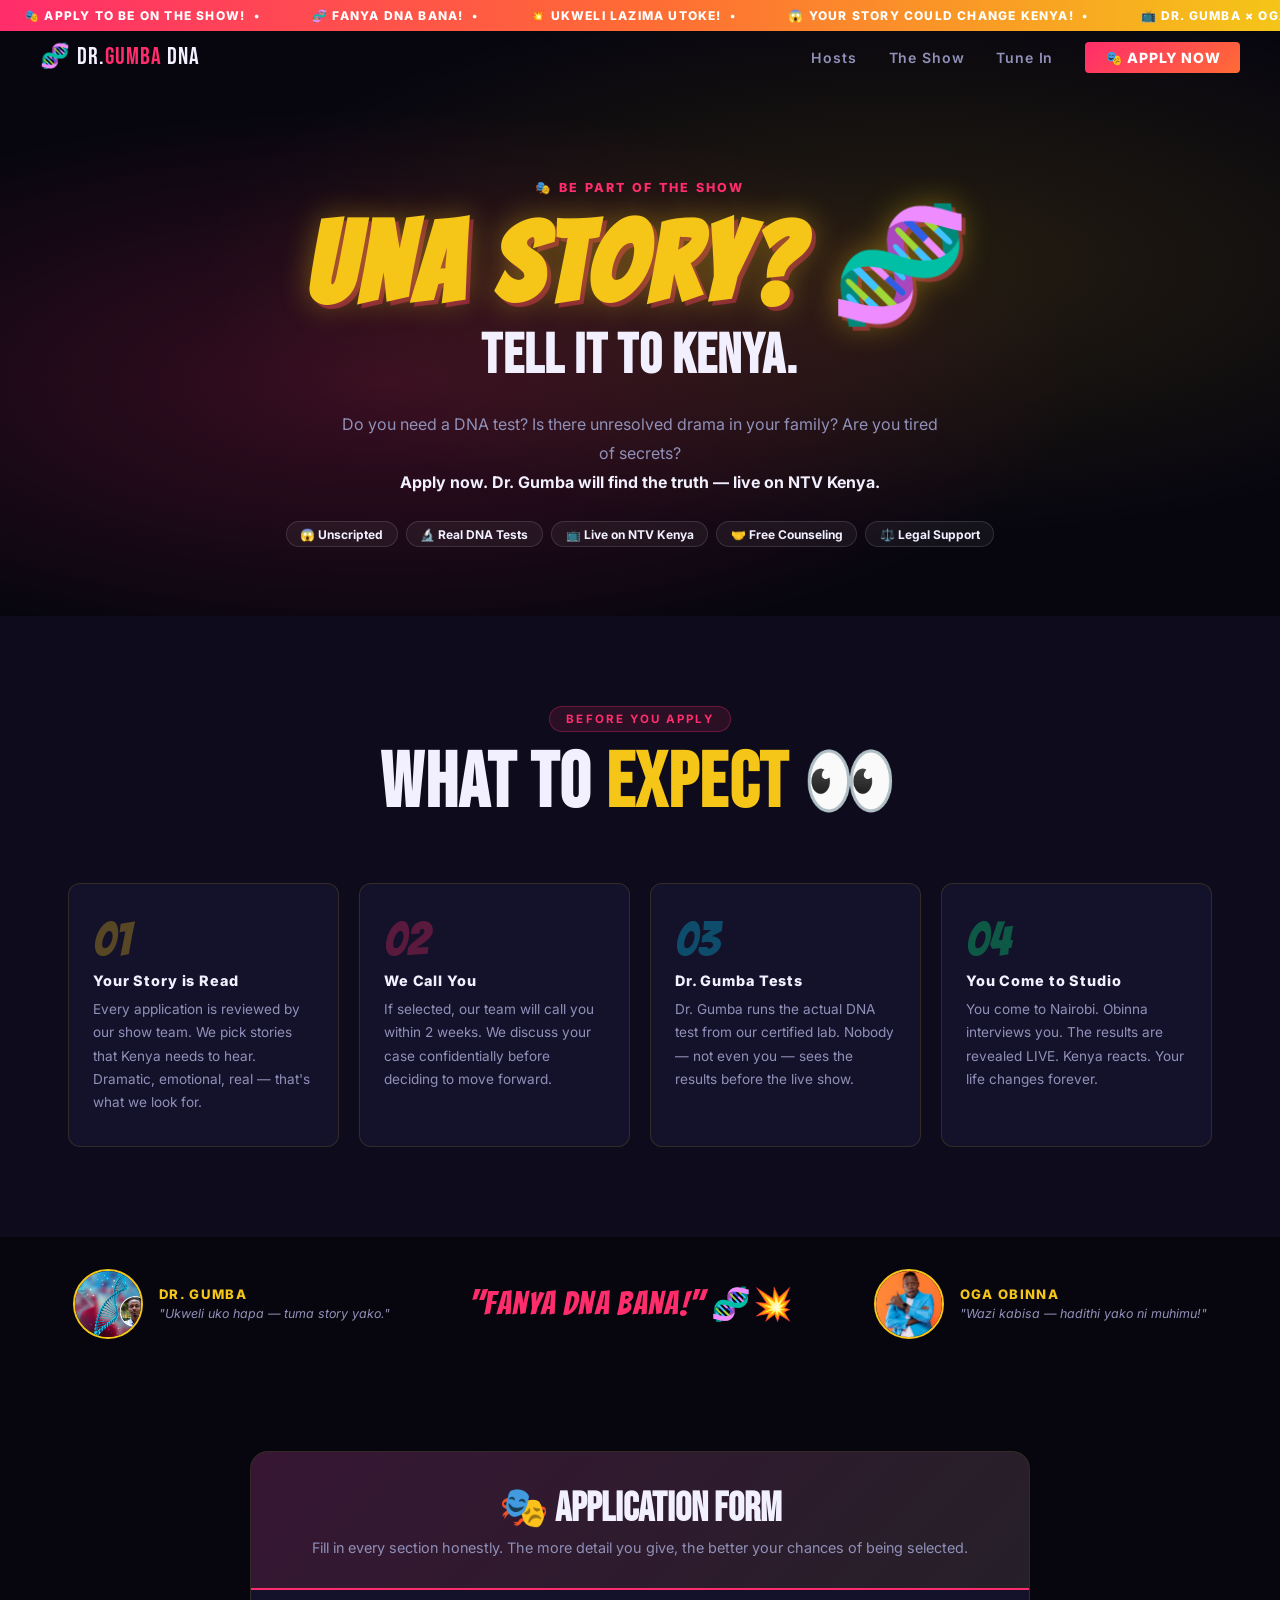
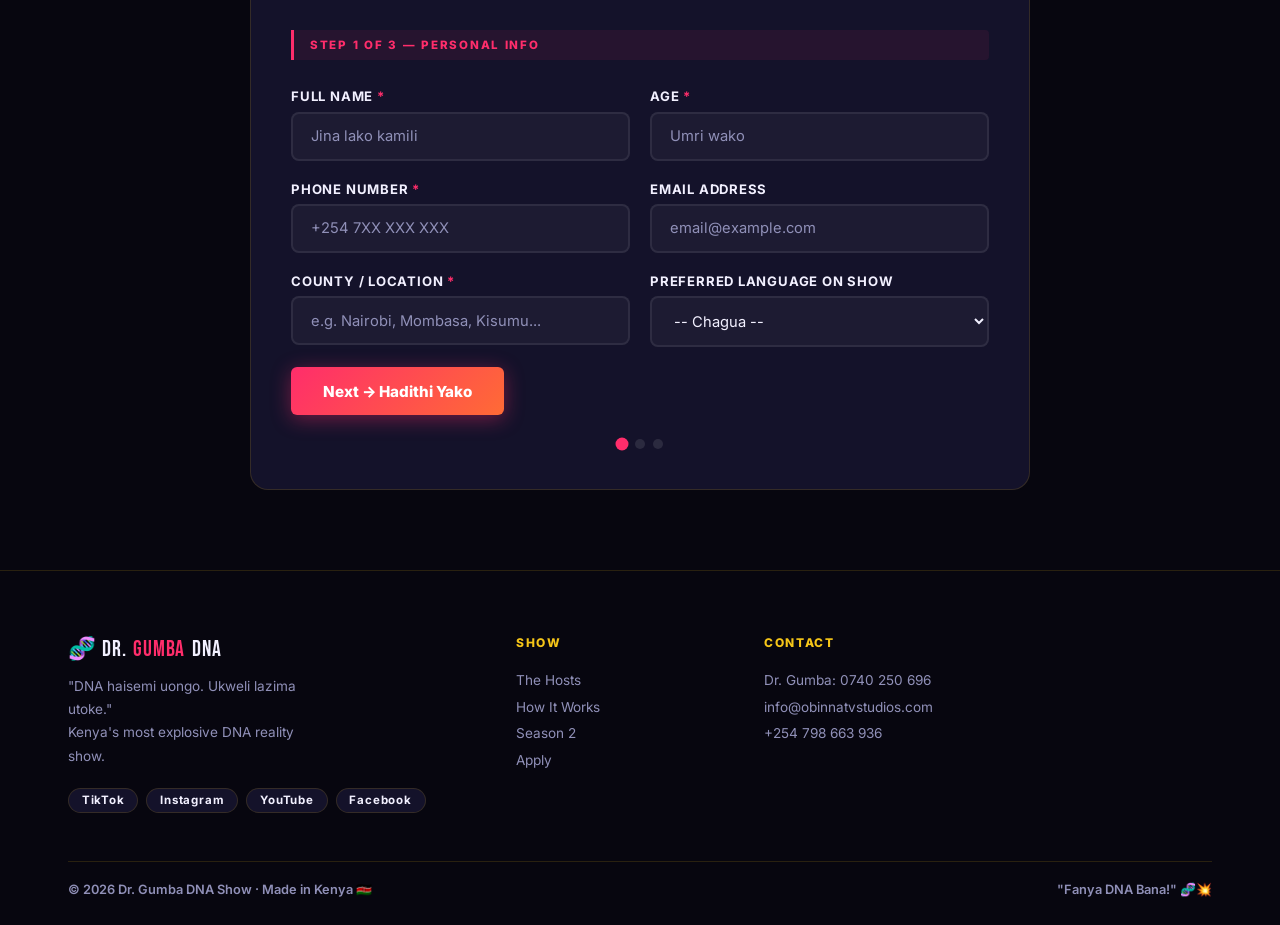
==== apply.html @ 87a3b731 "Redesign: vibrant game-show theme, real images, apply page, Swahili phrases - Full redesign with vib" ====
<!DOCTYPE html>
<html lang="en">
<head>
  <meta charset="UTF-8" />
  <meta name="viewport" content="width=device-width, initial-scale=1.0" />
  <title>Apply to Be on the Show — Dr. Gumba DNA Show 🧬🎭</title>
  <meta name="description" content="Apply to appear on the Dr. Gumba DNA Show. Tell us your story. Ukweli lazima utoke!" />
  <link rel="preconnect" href="https://fonts.googleapis.com" />
  <link href="https://fonts.googleapis.com/css2?family=Bebas+Neue&family=Bangers&family=Inter:wght@300;400;600;700;800;900&display=swap" rel="stylesheet" />
  <link rel="stylesheet" href="style.css" />
  <link rel="stylesheet" href="apply.css" />
</head>
<body>

  <!-- TICKER -->
  <div class="top-ticker">
    <div class="ticker-track">
      <span>🎭 APPLY TO BE ON THE SHOW! &nbsp;•&nbsp;</span>
      <span>🧬 FANYA DNA BANA! &nbsp;•&nbsp;</span>
      <span>💥 UKWELI LAZIMA UTOKE! &nbsp;•&nbsp;</span>
      <span>😱 YOUR STORY COULD CHANGE KENYA! &nbsp;•&nbsp;</span>
      <span>📺 DR. GUMBA × OGA OBINNA &nbsp;•&nbsp;</span>
      <span>🎭 APPLY TO BE ON THE SHOW! &nbsp;•&nbsp;</span>
      <span>🧬 FANYA DNA BANA! &nbsp;•&nbsp;</span>
      <span>💥 UKWELI LAZIMA UTOKE! &nbsp;•&nbsp;</span>
      <span>😱 YOUR STORY COULD CHANGE KENYA! &nbsp;•&nbsp;</span>
      <span>📺 DR. GUMBA × OGA OBINNA &nbsp;•&nbsp;</span>
    </div>
  </div>

  <!-- NAV -->
  <nav id="navbar">
    <div class="nav-wrap">
      <a href="index.html" class="nav-logo">
        <span>🧬</span>
        <span>DR.<em>GUMBA</em> DNA</span>
      </a>
      <ul class="nav-links" id="nav-links">
        <li><a href="index.html#hosts">Hosts</a></li>
        <li><a href="index.html#show">The Show</a></li>
        <li><a href="index.html#coming-soon">Tune In</a></li>
        <li><a href="apply.html" class="nav-apply-btn">🎭 APPLY NOW</a></li>
      </ul>
      <button class="hamburger" id="hamburger">☰</button>
    </div>
  </nav>

  <!-- APPLY HERO -->
  <section class="apply-hero">
    <div class="ah-glow"></div>
    <div class="ah-content" data-motion="zoom-in">
      <div class="ah-eyebrow">🎭 BE PART OF THE SHOW</div>
      <h1 class="ah-title">
        <span class="ah-swahili">UNA STORY? 🧬</span>
        <span class="ah-en">TELL IT TO KENYA.</span>
      </h1>
      <p class="ah-sub">Do you need a DNA test? Is there unresolved drama in your family? Are you tired of secrets?<br/><strong>Apply now. Dr. Gumba will find the truth — live on NTV Kenya.</strong></p>
      <div class="ah-tags">
        <span>😱 Unscripted</span>
        <span>🔬 Real DNA Tests</span>
        <span>📺 Live on NTV Kenya</span>
        <span>🤝 Free Counseling</span>
        <span>⚖️ Legal Support</span>
      </div>
    </div>
  </section>

  <!-- WHAT TO EXPECT -->
  <section class="expect-section">
    <div class="container">
      <div class="section-hdr" data-motion="fade-up">
        <div class="s-tag">Before You Apply</div>
        <h2>WHAT TO <span class="txt-yellow">EXPECT 👀</span></h2>
      </div>
      <div class="expect-grid">
        <div class="exp-card" data-motion="fade-up" style="--d:.0s">
          <div class="exp-num yellow-num">01</div>
          <h4>Your Story is Read</h4>
          <p>Every application is reviewed by our show team. We pick stories that Kenya needs to hear. Dramatic, emotional, real — that's what we look for.</p>
        </div>
        <div class="exp-card" data-motion="fade-up" style="--d:.1s">
          <div class="exp-num pink-num">02</div>
          <h4>We Call You</h4>
          <p>If selected, our team will call you within 2 weeks. We discuss your case confidentially before deciding to move forward.</p>
        </div>
        <div class="exp-card" data-motion="fade-up" style="--d:.2s">
          <div class="exp-num blue-num">03</div>
          <h4>Dr. Gumba Tests</h4>
          <p>Dr. Gumba runs the actual DNA test from our certified lab. Nobody — not even you — sees the results before the live show.</p>
        </div>
        <div class="exp-card" data-motion="fade-up" style="--d:.3s">
          <div class="exp-num green-num">04</div>
          <h4>You Come to Studio</h4>
          <p>You come to Nairobi. Obinna interviews you. The results are revealed LIVE. Kenya reacts. Your life changes forever.</p>
        </div>
      </div>
    </div>
  </section>

  <!-- HOST REMINDER -->
  <div class="host-reminder">
    <div class="container">
      <div class="hr-inner" data-motion="fade-up">
        <div class="hr-host">
          <img src="images/gumba2.png" alt="Dr. Gumba" />
          <div>
            <strong>DR. GUMBA</strong>
            <span>"Ukweli uko hapa — tuma story yako."</span>
          </div>
        </div>
        <div class="hr-quote">"FANYA DNA BANA!" 🧬💥</div>
        <div class="hr-host">
          <img src="images/obinna-profile.jpg" alt="Oga Obinna" />
          <div>
            <strong>OGA OBINNA</strong>
            <span>"Wazi kabisa — hadithi yako ni muhimu!"</span>
          </div>
        </div>
      </div>
    </div>
  </div>

  <!-- THE APPLICATION FORM -->
  <section class="form-section">
    <div class="container">
      <div class="form-wrapper" data-motion="fade-up">
        <div class="fw-header">
          <h2>🎭 APPLICATION FORM</h2>
          <p>Fill in every section honestly. The more detail you give, the better your chances of being selected.</p>
        </div>

        <form id="apply-form" class="apply-form" novalidate>

          <!-- STEP 1: Personal Info -->
          <div class="form-step active" id="step-1">
            <div class="step-indicator">STEP 1 OF 3 — Personal Info</div>
            <div class="form-row two-col">
              <div class="form-group">
                <label>Full Name <span class="req">*</span></label>
                <input type="text" id="full-name" placeholder="Jina lako kamili" required />
              </div>
              <div class="form-group">
                <label>Age <span class="req">*</span></label>
                <input type="number" id="age" placeholder="Umri wako" min="18" max="80" required />
              </div>
            </div>
            <div class="form-row two-col">
              <div class="form-group">
                <label>Phone Number <span class="req">*</span></label>
                <input type="tel" id="phone" placeholder="+254 7XX XXX XXX" required />
              </div>
              <div class="form-group">
                <label>Email Address</label>
                <input type="email" id="email" placeholder="email@example.com" />
              </div>
            </div>
            <div class="form-row two-col">
              <div class="form-group">
                <label>County / Location <span class="req">*</span></label>
                <input type="text" id="location" placeholder="e.g. Nairobi, Mombasa, Kisumu..." required />
              </div>
              <div class="form-group">
                <label>Preferred Language on Show</label>
                <select id="language">
                  <option value="">-- Chagua --</option>
                  <option value="swahili">Kiswahili</option>
                  <option value="english">English</option>
                  <option value="both">Both / Zote Mbili</option>
                  <option value="sheng">Sheng</option>
                </select>
              </div>
            </div>
            <button type="button" class="btn-fire step-next" onclick="nextStep(1)">Next → Hadithi Yako</button>
          </div>

          <!-- STEP 2: Your Story -->
          <div class="form-step" id="step-2">
            <div class="step-indicator">STEP 2 OF 3 — Your Story</div>

            <div class="form-group">
              <label>What type of DNA test do you need? <span class="req">*</span></label>
              <div class="radio-group">
                <label class="radio-opt"><input type="radio" name="test-type" value="paternity" required /> 🧬 Paternity Test (baba ni nani?)</label>
                <label class="radio-opt"><input type="radio" name="test-type" value="sibling" /> 👨‍👧 Sibling DNA (ndugu wa kweli?)</label>
                <label class="radio-opt"><input type="radio" name="test-type" value="ancestry" /> 🌍 Ancestry Test (ninatoka wapi?)</label>
                <label class="radio-opt"><input type="radio" name="test-type" value="other" /> 🔬 Other / Nyingine</label>
              </div>
            </div>

            <div class="form-group">
              <label>Tell us your FULL story <span class="req">*</span></label>
              <p class="field-hint">Kwa nini unahitaji DNA test? What happened? Who else is involved? Be as honest and detailed as possible. The real, messy truth is what we need.</p>
              <textarea id="story" rows="7" placeholder="Andika hadithi yako hapa — kwa Kiswahili au English. Usiache chochote. Siri yako iko salama kwetu kwanza..." required></textarea>
              <div class="char-count"><span id="char-count">0</span> / 2000 characters</div>
            </div>

            <div class="form-group">
              <label>Who else will be tested? <span class="req">*</span></label>
              <input type="text" id="others" placeholder="e.g. Mwenzangu, mtoto wangu, kaka yangu..." required />
            </div>

            <div class="form-group">
              <label>How long has this question been unsettled?</label>
              <select id="duration">
                <option value="">-- Choose --</option>
                <option value="weeks">A few weeks / Wiki chache</option>
                <option value="months">A few months / Miezi chache</option>
                <option value="1-3years">1–3 years</option>
                <option value="3-10years">3–10 years</option>
                <option value="10+years">More than 10 years / Zaidi ya miaka 10</option>
              </select>
            </div>

            <div class="form-row btn-row">
              <button type="button" class="btn-ghost" onclick="prevStep(2)">← Back</button>
              <button type="button" class="btn-fire step-next" onclick="nextStep(2)">Next → Final Step</button>
            </div>
          </div>

          <!-- STEP 3: Consent & Submit -->
          <div class="form-step" id="step-3">
            <div class="step-indicator">STEP 3 OF 3 — Consent & Submit</div>

            <div class="form-group">
              <label>Why do you want to do this on live TV? <span class="req">*</span></label>
              <p class="field-hint">Why not just do a private test? What makes you want the world to know? This is your chance to speak directly to Dr. Gumba and Oga Obinna.</p>
              <textarea id="why-tv" rows="5" placeholder="Niambie kwa nini unataka ukweli mbele ya Kenya yote..." required></textarea>
            </div>

            <div class="form-group">
              <label>Social Media Handles (Optional)</label>
              <input type="text" id="socials" placeholder="@tiktok, @instagram, @twitter..." />
            </div>

            <div class="form-group">
              <label>How did you hear about the show?</label>
              <select id="referral">
                <option value="">-- Choose --</option>
                <option value="tiktok">TikTok</option>
                <option value="instagram">Instagram</option>
                <option value="youtube">YouTube</option>
                <option value="ntv">NTV Kenya</option>
                <option value="friend">Friend / Rafiki</option>
                <option value="other">Other</option>
              </select>
            </div>

            <div class="consent-block">
              <h4>📋 Consent & Agreement</h4>
              <div class="consent-items">
                <label class="consent-item">
                  <input type="checkbox" id="c1" required />
                  <span>I confirm that all information I have provided is true and accurate to the best of my knowledge.</span>
                </label>
                <label class="consent-item">
                  <input type="checkbox" id="c2" required />
                  <span>I understand that if selected, the DNA results will be revealed live on national television and may be shared on social media.</span>
                </label>
                <label class="consent-item">
                  <input type="checkbox" id="c3" required />
                  <span>I consent to the show's production team contacting me and the other parties involved in my application.</span>
                </label>
                <label class="consent-item">
                  <input type="checkbox" id="c4" required />
                  <span>I am 18 years or older and I am applying voluntarily. Nobody has forced or pressured me to apply.</span>
                </label>
              </div>
            </div>

            <div class="form-row btn-row">
              <button type="button" class="btn-ghost" onclick="prevStep(3)">← Back</button>
              <button type="submit" class="btn-fire btn-submit">🎭 Submit My Application!</button>
            </div>
          </div>

          <!-- Step dots -->
          <div class="step-dots">
            <div class="dot active" id="dot-1"></div>
            <div class="dot" id="dot-2"></div>
            <div class="dot" id="dot-3"></div>
          </div>

        </form>

        <!-- SUCCESS STATE -->
        <div class="apply-success" id="apply-success">
          <div class="success-emoji">🎉🧬💥</div>
          <h2>OMBI LIMEPOKELEWA!</h2>
          <p class="success-swahili">"Asante kwa ujasiri wako — ukweli unakuja!"</p>
          <p>Your application has been received. Our team will review your story and contact you within <strong>2 weeks</strong> if you are selected.</p>
          <p>In the meantime, follow us on social media for show updates:</p>
          <div class="success-socials">
            <a href="https://www.tiktok.com/@ogaobinnatiktok" target="_blank" class="hs-link tiktok">TikTok @ogaobinnatiktok</a>
            <a href="https://www.instagram.com/ogaobinna" target="_blank" class="hs-link ig">Instagram @ogaobinna</a>
            <a href="https://www.tiktok.com/@ngumbamls" target="_blank" class="hs-link tiktok">TikTok @ngumbamls</a>
          </div>
          <a href="index.html" class="btn-fire" style="margin-top:2rem">← Back to Home</a>
        </div>

      </div>
    </div>
  </section>

  <!-- FOOTER -->
  <footer>
    <div class="container">
      <div class="footer-grid">
        <div class="fg-brand">
          <div class="nav-logo">🧬 DR.<em>GUMBA</em> DNA</div>
          <p>"DNA haisemi uongo. Ukweli lazima utoke."<br/>Kenya's most explosive DNA reality show.</p>
          <div class="fg-socials">
            <a href="https://www.tiktok.com/@ogaobinnatiktok" target="_blank">TikTok</a>
            <a href="https://www.instagram.com/ogaobinna" target="_blank">Instagram</a>
            <a href="https://www.youtube.com/@obinnatvupdates" target="_blank">YouTube</a>
            <a href="https://www.facebook.com/drngumba" target="_blank">Facebook</a>
          </div>
        </div>
        <div class="fg-col">
          <h4>Show</h4>
          <a href="index.html#hosts">The Hosts</a>
          <a href="index.html#show">How It Works</a>
          <a href="index.html#coming-soon">Season 2</a>
          <a href="apply.html">Apply</a>
        </div>
        <div class="fg-col">
          <h4>Contact</h4>
          <a href="#">Dr. Gumba: 0740 250 696</a>
          <a href="mailto:info@obinnatvstudios.com">info@obinnatvstudios.com</a>
          <a href="#">+254 798 663 936</a>
        </div>
      </div>
      <div class="footer-bottom">
        <span>© 2026 Dr. Gumba DNA Show · Made in Kenya 🇰🇪</span>
        <span>"Fanya DNA Bana!" 🧬💥</span>
      </div>
    </div>
  </footer>

  <script src="app.js"></script>
  <script src="apply.js"></script>
</body>
</html>
---- style.css ----
/* ════════════════════════════════
   ROOT & RESET
════════════════════════════════ */
:root {
  --bg:       #07060f;
  --bg2:      #0e0c1c;
  --card:     #14122a;
  --yellow:   #f5c518;
  --yellow2:  #ffe135;
  --pink:     #ff2d6b;
  --pink2:    #ff6b9d;
  --blue:     #00d4ff;
  --green:    #00ff88;
  --purple:   #7c3aed;
  --text:     #f2f0ff;
  --muted:    #9090b8;
  --border:   rgba(245,197,24,.14);
  --display:  'Bebas Neue', sans-serif;
  --bang:     'Bangers', cursive;
  --sans:     'Inter', sans-serif;
}
*, *::before, *::after { box-sizing: border-box; margin: 0; padding: 0; }
html { scroll-behavior: smooth; }
body {
  background: var(--bg);
  color: var(--text);
  font-family: var(--sans);
  overflow-x: hidden;
  -webkit-font-smoothing: antialiased;
}
a { text-decoration: none; color: inherit; }
img { max-width: 100%; display: block; }
::-webkit-scrollbar { width: 4px; }
::-webkit-scrollbar-thumb { background: var(--pink); border-radius: 2px; }

/* ── Helpers ── */
.txt-yellow { color: var(--yellow); }
.txt-pink   { color: var(--pink); }
.txt-blue   { color: var(--blue); }
.section { padding: 90px 0; position: relative; z-index: 2; }
.container { max-width: 1200px; margin: 0 auto; padding: 0 1.75rem; }

/* ── Section Header ── */
.section-hdr { text-align: center; margin-bottom: 60px; }
.s-tag {
  display: inline-block;
  background: rgba(255,45,107,.12);
  border: 1px solid rgba(255,45,107,.3);
  color: var(--pink);
  font-size: .72rem; letter-spacing: .18em; text-transform: uppercase;
  padding: .3rem 1rem; border-radius: 100px; margin-bottom: .9rem;
  font-family: var(--sans); font-weight: 700;
}
.section-hdr h2 {
  font-family: var(--display);
  font-size: clamp(2.8rem, 6vw, 5rem);
  letter-spacing: .02em; line-height: 1; margin-bottom: .5rem;
}
.s-sub { color: var(--muted); font-size: 1rem; max-width: 560px; margin: .5rem auto 0; }

/* ── Buttons ── */
.btn-fire {
  display: inline-flex; align-items: center; gap: .5rem;
  background: linear-gradient(135deg, var(--pink) 0%, #ff6b35 100%);
  color: #fff; font-family: var(--sans); font-weight: 800; font-size: .95rem;
  padding: .9rem 2rem; border-radius: 6px; border: none; cursor: pointer;
  transition: transform .2s, box-shadow .2s;
  box-shadow: 0 4px 20px rgba(255,45,107,.4);
}
.btn-fire:hover { transform: translateY(-3px); box-shadow: 0 10px 36px rgba(255,45,107,.55); }
.btn-ghost {
  display: inline-flex; align-items: center; gap: .5rem;
  border: 2px solid rgba(245,197,24,.5); color: var(--yellow);
  font-family: var(--sans); font-weight: 700; font-size: .95rem;
  padding: .9rem 2rem; border-radius: 6px;
  transition: all .2s;
}
.btn-ghost:hover { background: rgba(245,197,24,.1); border-color: var(--yellow); }
.btn-big { padding: 1.1rem 2.5rem; font-size: 1.05rem; }

/* ════════════════════════════════
   TOP TICKER
════════════════════════════════ */
.top-ticker {
  background: linear-gradient(90deg, var(--pink) 0%, #ff6b35 50%, var(--yellow) 100%);
  overflow: hidden; padding: .5rem 0; position: relative; z-index: 200;
}
.ticker-track {
  display: flex; white-space: nowrap;
  animation: tick-scroll 28s linear infinite;
}
.ticker-track span {
  font-size: .75rem; font-weight: 800; letter-spacing: .1em; text-transform: uppercase;
  color: #fff; padding: 0 1.5rem;
}
@keyframes tick-scroll { from { transform: translateX(0); } to { transform: translateX(-50%); } }

/* ════════════════════════════════
   NAV
════════════════════════════════ */
nav {
  position: fixed; top: 28px; left: 0; right: 0; z-index: 100;
  padding: .9rem 2.5rem; transition: all .3s;
}
nav.scrolled {
  top: 0; background: rgba(7,6,15,.95); backdrop-filter: blur(20px);
  border-bottom: 1px solid var(--border); padding: .75rem 2.5rem;
}
.nav-wrap { max-width: 1200px; margin: 0 auto; display: flex; align-items: center; justify-content: space-between; }
.nav-logo {
  display: flex; align-items: center; gap: .4rem;
  font-family: var(--display); font-size: 1.5rem; letter-spacing: .04em;
}
.nav-logo em { color: var(--pink); font-style: normal; }
.nav-links { display: flex; gap: 2rem; list-style: none; align-items: center; }
.nav-links a {
  font-weight: 600; font-size: .88rem; letter-spacing: .06em;
  color: var(--muted); transition: color .2s;
}
.nav-links a:hover { color: var(--text); }
.nav-apply-btn {
  background: linear-gradient(135deg, var(--pink), #ff6b35) !important;
  color: #fff !important;
  padding: .45rem 1.2rem; border-radius: 4px; font-weight: 800 !important;
}
.hamburger { display: none; background: none; border: none; color: var(--text); font-size: 1.4rem; cursor: pointer; }

/* ════════════════════════════════
   HERO
════════════════════════════════ */
#hero {
  min-height: 100vh;
  display: flex; align-items: center; justify-content: space-between;
  gap: 3rem; padding: 140px 2.5rem 80px;
  max-width: 1300px; margin: 0 auto;
  position: relative; z-index: 2;
}
.hero-bg { position: fixed; inset: 0; z-index: 0; pointer-events: none; overflow: hidden; }
.hbg-circle {
  position: absolute; border-radius: 50%;
  filter: blur(80px); opacity: .18;
  animation: circle-drift 12s ease-in-out infinite alternate;
}
.c1 { width: 600px; height: 600px; background: var(--pink); top: -200px; left: -200px; }
.c2 { width: 500px; height: 500px; background: var(--yellow); bottom: -100px; right: -100px; animation-delay: -5s; }
.c3 { width: 400px; height: 400px; background: var(--purple); top: 30%; left: 40%; animation-delay: -8s; }
@keyframes circle-drift { from { transform: translate(0,0); } to { transform: translate(40px,40px); } }

.hero-left { flex: 1; position: relative; z-index: 2; max-width: 560px; }
.hero-eyebrow {
  display: inline-flex; align-items: center; gap: .6rem;
  font-size: .72rem; font-weight: 800; letter-spacing: .15em; text-transform: uppercase;
  color: var(--yellow); margin-bottom: 1.2rem;
}
.live-pulse {
  width: 8px; height: 8px; border-radius: 50%; background: var(--pink);
  animation: pulse 1.5s ease-in-out infinite;
}
@keyframes pulse { 0%,100% { box-shadow: 0 0 0 0 rgba(255,45,107,.6); } 50% { box-shadow: 0 0 0 8px rgba(255,45,107,0); } }

.hero-h1 { margin-bottom: 1.25rem; }
.h1-swahili {
  display: block;
  font-family: var(--bang);
  font-size: clamp(3rem, 8vw, 6rem);
  letter-spacing: .04em; line-height: .95;
  color: var(--yellow);
  -webkit-text-stroke: 1px rgba(245,197,24,.3);
  text-shadow: 0 0 30px rgba(245,197,24,.4), 4px 4px 0 rgba(255,45,107,.5);
}
.h1-en {
  display: block;
  font-family: var(--display);
  font-size: clamp(1.8rem, 4vw, 2.8rem);
  color: var(--text); letter-spacing: .02em; line-height: 1.05;
  margin-top: .5rem;
}
.hero-desc { color: var(--muted); line-height: 1.8; font-size: 1rem; margin-bottom: 2rem; max-width: 480px; }
.hero-desc strong { color: var(--text); }
.hero-btns { display: flex; gap: 1rem; flex-wrap: wrap; margin-bottom: 1.75rem; }
.hero-swahili-chips { display: flex; flex-wrap: wrap; gap: .6rem; }
.sw-chip {
  background: rgba(255,255,255,.05); border: 1px solid rgba(255,255,255,.1);
  font-size: .78rem; font-weight: 600; padding: .35rem .9rem; border-radius: 100px;
  color: var(--text);
}

/* Hero right */
.hero-right { position: relative; z-index: 2; flex-shrink: 0; }
.hero-hosts-visual { display: flex; align-items: center; gap: 1.5rem; }

.hv-card {
  background: var(--card); border-radius: 14px; overflow: hidden;
  border: 2px solid var(--border); width: 200px;
  transition: transform .3s; cursor: default;
}
.hv-card:hover { transform: translateY(-6px); }
.gumba-card { border-color: rgba(245,197,24,.35); }
.obinna-card { border-color: rgba(255,45,107,.35); }
.hvc-img-wrap { height: 180px; overflow: hidden; background: #1a1830; }
.hvc-img-wrap img { width: 100%; height: 100%; object-fit: cover; object-position: top center; }
.obinna-wrap img { object-position: center center; }
.hvc-name {
  font-family: var(--display); font-size: 1rem; letter-spacing: .05em;
  padding: .6rem .75rem .1rem; color: var(--yellow);
}
.obinna-card .hvc-name { color: var(--pink); }
.hvc-role { font-size: .7rem; font-weight: 700; color: var(--muted); padding: 0 .75rem .35rem; letter-spacing: .06em; }
.hvc-quote { font-size: .7rem; color: var(--text); font-style: italic; padding: 0 .75rem .75rem; line-height: 1.4; opacity: .8; }

.hv-vs {
  display: flex; flex-direction: column; align-items: center; gap: .15rem;
  font-family: var(--bang); font-size: 1.2rem; color: var(--text);
  background: rgba(255,255,255,.04); border-radius: 8px; padding: .75rem .6rem;
}
.hv-vs small { font-family: var(--sans); font-size: .6rem; color: var(--muted); letter-spacing: .1em; }

.float-pill {
  position: absolute; background: rgba(14,12,28,.9);
  border-radius: 100px; font-size: .75rem; font-weight: 700;
  padding: .45rem 1rem; white-space: nowrap;
  backdrop-filter: blur(10px);
  animation: pill-float 3s ease-in-out infinite alternate;
}
.pill-a { top: -16px; right: 0; border: 1px solid rgba(255,45,107,.4); color: var(--pink); animation-delay: 0s; }
.pill-b { bottom: -16px; right: 20px; border: 1px solid rgba(245,197,24,.4); color: var(--yellow); animation-delay: -1s; }
.pill-c { bottom: 50%; left: -10px; border: 1px solid rgba(0,212,255,.3); color: var(--blue); animation-delay: -2s; }
@keyframes pill-float { from { transform: translateY(0); } to { transform: translateY(-8px); } }

/* ════════════════════════════════
   STATS BAR
════════════════════════════════ */
.stats-bar {
  position: relative; z-index: 3;
  background: linear-gradient(135deg, var(--pink) 0%, #c026d3 50%, var(--purple) 100%);
  padding: 1.5rem 2.5rem;
  display: flex; align-items: center; justify-content: center;
  gap: 2.5rem; flex-wrap: wrap;
}
.sb-item { display: flex; flex-direction: column; align-items: center; }
.sb-num { font-family: var(--bang); font-size: 2.2rem; color: #fff; line-height: 1; }
.sb-item span { font-family: var(--bang); font-size: 1.4rem; color: #fff; }
.sb-item small { font-size: .68rem; letter-spacing: .12em; text-transform: uppercase; color: rgba(255,255,255,.7); margin-top: .15rem; }
.sb-div { font-size: 1.5rem; opacity: .6; }

/* ════════════════════════════════
   HOSTS SECTION
════════════════════════════════ */
.hosts-section { background: var(--bg2); }
.hosts-grid { display: grid; grid-template-columns: 1fr 1fr; gap: 2rem; }

.host-card {
  background: var(--card); border-radius: 16px; overflow: hidden;
  border: 1px solid var(--border); display: flex; flex-direction: column;
  transition: transform .3s, box-shadow .3s;
}
.host-card:hover { transform: translateY(-6px); box-shadow: 0 24px 60px rgba(0,0,0,.5); }
.obinna-hcard { border-color: rgba(255,45,107,.2); }

.hc-img-container {
  position: relative; height: 300px; overflow: hidden; background: #13102a;
}
.hc-blob {
  position: absolute; inset: -40px; z-index: 0;
  border-radius: 50%; filter: blur(60px); opacity: .3;
}
.yellow-blob { background: var(--yellow); }
.pink-blob { background: var(--pink); }
.hc-photo { width: 100%; height: 100%; object-fit: cover; object-position: top center; position: relative; z-index: 1; transition: transform .5s; }
.obinna-photo { object-position: center top; }
.host-card:hover .hc-photo { transform: scale(1.04); }
.hc-badge-tag {
  position: absolute; bottom: 1rem; left: 1rem; z-index: 2;
  font-size: .68rem; font-weight: 800; letter-spacing: .12em;
  padding: .3rem .9rem; border-radius: 3px;
}
.ytag { background: var(--yellow); color: #000; }
.ptag { background: var(--pink); color: #fff; }

.hc-body { padding: 1.75rem; flex: 1; }
.hc-name { font-family: var(--display); font-size: 2rem; letter-spacing: .04em; margin-bottom: .2rem; }
.hc-title-sub { font-size: .75rem; font-weight: 700; letter-spacing: .08em; color: var(--muted); margin-bottom: 1rem; text-transform: uppercase; }
.hc-bio { font-size: .9rem; color: var(--muted); line-height: 1.75; margin-bottom: .75rem; }
.hc-bio em { color: var(--text); font-style: italic; }
.hc-tags { display: flex; flex-wrap: wrap; gap: .45rem; margin: 1rem 0; }
.hc-tags span {
  background: rgba(255,255,255,.05); border: 1px solid rgba(255,255,255,.1);
  font-size: .72rem; font-weight: 600; padding: .25rem .7rem; border-radius: 100px;
  color: var(--text);
}
.hc-socials { display: flex; flex-wrap: wrap; gap: .5rem; margin-top: .75rem; }
.hs-link {
  font-size: .72rem; font-weight: 700; letter-spacing: .06em;
  padding: .3rem .8rem; border-radius: 4px; transition: opacity .2s;
}
.hs-link:hover { opacity: .8; }
.tiktok { background: #000; color: #fff; border: 1px solid #333; }
.ig { background: linear-gradient(135deg, #f09433, #e6683c, #dc2743, #cc2366, #bc1888); color: #fff; }
.fb { background: #1877f2; color: #fff; }
.web { background: rgba(0,212,255,.15); color: var(--blue); border: 1px solid rgba(0,212,255,.3); }

/* ════════════════════════════════
   DNA IMAGE BANNER
════════════════════════════════ */
.dna-img-section {
  display: flex; align-items: center; gap: 5rem;
  padding: 80px 2.5rem;
  max-width: 1200px; margin: 0 auto;
  position: relative; z-index: 2;
}
.di-left { flex-shrink: 0; width: 420px; }
.di-img-wrap { position: relative; border-radius: 14px; overflow: hidden; }
.di-img-wrap img { width: 100%; border-radius: 14px; border: 2px solid rgba(245,197,24,.3); }
.di-label {
  position: absolute; bottom: 0; left: 0; right: 0;
  background: linear-gradient(to top, rgba(7,6,15,.95), transparent);
  padding: 2rem 1.25rem .75rem;
  font-size: .78rem; font-weight: 700; letter-spacing: .06em; color: var(--yellow);
}
.di-right .s-tag { display: block; margin-bottom: .75rem; }
.di-right h2 { font-family: var(--display); font-size: clamp(2.5rem, 5vw, 4rem); line-height: 1; margin-bottom: 1.25rem; }
.di-list { list-style: none; display: flex; flex-direction: column; gap: .75rem; }
.di-list li { font-size: .93rem; color: var(--muted); line-height: 1.6; }
.di-list li strong { color: var(--text); }

/* ════════════════════════════════
   SHOW STEPS
════════════════════════════════ */
.show-section { background: var(--bg2); }
.show-steps {
  display: flex; align-items: stretch; gap: 0;
  border: 1px solid var(--border); border-radius: 12px; overflow: hidden;
}
.step {
  flex: 1; padding: 2.5rem 1.75rem;
  border-right: 1px solid var(--border);
  transition: background .25s;
  animation-delay: var(--d, 0s);
}
.step:last-of-type { border-right: none; }
.step:hover { background: var(--card); }
.boom-step { background: rgba(255,45,107,.06); }
.boom-step:hover { background: rgba(255,45,107,.12); }
.step-icon { font-size: 2.2rem; margin-bottom: .6rem; }
.step-num { font-family: var(--display); font-size: 2.5rem; color: rgba(255,255,255,.1); line-height: 1; margin-bottom: .5rem; }
.boom-step .step-num { color: rgba(255,45,107,.3); }
.step h4 { font-size: .85rem; font-weight: 800; letter-spacing: .12em; text-transform: uppercase; margin-bottom: .6rem; }
.step p { font-size: .85rem; color: var(--muted); line-height: 1.7; }
.step-arr { display: flex; align-items: center; font-size: 1.5rem; color: var(--pink); opacity: .4; padding: 0 .25rem; }

/* ════════════════════════════════
   COMING SOON
════════════════════════════════ */
.cs-section {
  position: relative; overflow: hidden;
  display: flex; align-items: center; gap: 6rem; justify-content: center;
  padding: 100px 4rem; min-height: 100vh;
  background: linear-gradient(160deg, #070614 0%, #130a28 50%, #070614 100%);
  flex-wrap: wrap;
}
.cs-bg-glow {
  position: absolute; inset: 0; z-index: 0;
  background:
    radial-gradient(ellipse at 20% 50%, rgba(255,45,107,.15), transparent 55%),
    radial-gradient(ellipse at 80% 50%, rgba(245,197,24,.1), transparent 55%);
}

/* poster */
.cs-poster-col { position: relative; z-index: 1; flex-shrink: 0; }
.show-poster-card {
  width: 280px; border-radius: 18px; overflow: hidden;
  border: 2px solid var(--yellow);
  box-shadow: 0 0 50px rgba(245,197,24,.3), 0 0 100px rgba(255,45,107,.15);
  animation: poster-float 5s ease-in-out infinite;
  position: relative;
}
@keyframes poster-float { 0%,100% { transform: translateY(0) rotate(0deg); } 50% { transform: translateY(-14px) rotate(.5deg); } }
.spc-shine {
  position: absolute; top: -50%; left: -60%; width: 60%; height: 200%;
  background: linear-gradient(105deg, transparent 40%, rgba(255,255,255,.08) 50%, transparent 60%);
  animation: card-shine 4s ease-in-out infinite;
  pointer-events: none; z-index: 10;
}
@keyframes card-shine { 0%,100% { left: -60%; } 50% { left: 120%; } }
.spc-inner {
  background: linear-gradient(160deg, #1e0b3e 0%, #0d0820 50%, #1a0030 100%);
  padding: 2rem 1.5rem;
  display: flex; flex-direction: column; align-items: center; text-align: center; gap: .55rem;
  position: relative; z-index: 2;
}
.spc-s2 { font-size: .7rem; font-weight: 800; letter-spacing: .2em; color: var(--pink); }
.spc-logo { font-size: 3rem; }
.spc-title { font-family: var(--display); font-size: 2rem; letter-spacing: .05em; line-height: 1; color: var(--yellow); }
.spc-vs { font-size: .7rem; color: var(--muted); }
.spc-host { font-family: var(--display); font-size: 1.1rem; letter-spacing: .08em; color: var(--pink); }
.spc-sep { width: 60px; height: 2px; background: linear-gradient(90deg, transparent, var(--yellow), transparent); }
.spc-date { font-family: var(--display); font-size: 1.3rem; letter-spacing: .06em; }
.spc-time { font-size: .7rem; font-weight: 700; letter-spacing: .12em; color: var(--muted); }
.spc-channel { font-size: .65rem; letter-spacing: .12em; color: var(--muted); }
.spc-bases { display: flex; gap: .3rem; }
.dna-b {
  width: 26px; height: 26px; border-radius: 50%;
  display: flex; align-items: center; justify-content: center;
  font-size: .65rem; font-weight: 800;
  animation: base-pulse 1.6s ease-in-out infinite;
}
.dna-b:nth-child(2) { animation-delay: .2s; }
.dna-b:nth-child(3) { animation-delay: .4s; }
.dna-b:nth-child(4) { animation-delay: .6s; }
.dna-b:nth-child(5) { animation-delay: .8s; }
.dna-b:nth-child(6) { animation-delay: 1s; }
.dna-b:nth-child(7) { animation-delay: 1.2s; }
.dna-b:nth-child(8) { animation-delay: 1.4s; }
.dna-b.a { background: rgba(245,197,24,.2); color: var(--yellow); border: 1px solid rgba(245,197,24,.4); }
.dna-b.t { background: rgba(255,45,107,.2); color: var(--pink); border: 1px solid rgba(255,45,107,.4); }
.dna-b.g { background: rgba(0,255,136,.2); color: var(--green); border: 1px solid rgba(0,255,136,.4); }
.dna-b.c { background: rgba(0,212,255,.2); color: var(--blue); border: 1px solid rgba(0,212,255,.4); }
@keyframes base-pulse { 0%,100% { transform: scale(1); } 50% { transform: scale(1.2); } }
.spc-swahili {
  font-family: var(--bang); font-size: 1rem; letter-spacing: .04em; color: var(--text);
  font-style: italic; opacity: .7;
}
.spc-ribbon {
  background: linear-gradient(90deg, var(--pink), #ff6b35);
  color: #fff; font-size: .7rem; font-weight: 800; letter-spacing: .2em;
  text-align: center; padding: .45rem;
  position: relative; z-index: 2;
}

/* cs info */
.cs-info-col { position: relative; z-index: 1; max-width: 500px; }
.cs-tag-badge {
  display: inline-flex; align-items: center; gap: .4rem;
  background: rgba(124,58,237,.2); border: 1px solid rgba(124,58,237,.4);
  color: #c084fc; font-size: .72rem; font-weight: 800; letter-spacing: .15em;
  padding: .3rem 1rem; border-radius: 100px; margin-bottom: 1.2rem;
  animation: pulse 2s ease-in-out infinite;
}
.cs-h2 { font-family: var(--bang); font-size: clamp(3.5rem, 8vw, 6rem); letter-spacing: .04em; line-height: .9; margin-bottom: 1rem; }
.cs-sub { color: var(--muted); line-height: 1.8; font-size: .97rem; margin-bottom: 2rem; }

.countdown { display: flex; align-items: center; gap: .6rem; margin-bottom: 2rem; flex-wrap: wrap; }
.cdb {
  background: var(--card); border: 2px solid var(--border); border-radius: 10px;
  padding: 1.25rem 1.35rem; display: flex; flex-direction: column; align-items: center; min-width: 80px;
}
.cdn { font-family: var(--bang); font-size: 2.8rem; line-height: 1; color: var(--yellow); }
.cdb small { font-size: .65rem; letter-spacing: .12em; text-transform: uppercase; color: var(--muted); margin-top: .2rem; }
.cdc { font-family: var(--bang); font-size: 2rem; color: var(--pink); opacity: .5; }

.alert-form { display: flex; gap: .75rem; margin-bottom: .75rem; flex-wrap: wrap; }
.alert-form input {
  flex: 1; min-width: 180px;
  background: var(--card); border: 2px solid var(--border); color: var(--text);
  font-size: .9rem; padding: .85rem 1.2rem; border-radius: 6px; outline: none;
  transition: border-color .2s;
}
.alert-form input:focus { border-color: var(--pink); }
.alert-form button {
  background: linear-gradient(135deg, var(--purple), var(--pink));
  color: #fff; font-weight: 800; font-size: .9rem; letter-spacing: .06em;
  padding: .85rem 1.4rem; border: none; border-radius: 6px; cursor: pointer;
  transition: transform .2s; white-space: nowrap;
}
.alert-form button:hover { transform: translateY(-2px); }
.alert-ok { display: none; color: var(--green); font-size: .88rem; font-weight: 700; margin-bottom: 1.2rem; }

.watch-chips { display: flex; align-items: center; gap: .6rem; flex-wrap: wrap; margin-top: 1rem; }
.wc-label { color: var(--muted); font-size: .82rem; }
.wchip {
  background: rgba(255,255,255,.05); border: 1px solid rgba(255,255,255,.12);
  font-size: .75rem; font-weight: 700; padding: .3rem .85rem; border-radius: 100px;
  transition: all .2s;
}
.wchip:hover { background: rgba(255,45,107,.1); border-color: var(--pink); color: var(--pink); }

/* ════════════════════════════════
   GALLERY
════════════════════════════════ */
.gallery-section { background: var(--bg); }
.gallery-grid {
  display: grid;
  grid-template-columns: repeat(3,1fr);
  grid-template-rows: 240px 240px;
  gap: 1rem;
}
.gg-item { position: relative; overflow: hidden; border-radius: 10px; cursor: pointer; background: var(--card); }
.gg-item.tall { grid-row: span 2; }
.gg-item img { width: 100%; height: 100%; object-fit: cover; object-position: top center; transition: transform .5s; }
.gg-item:nth-child(4) img { object-position: center; }
.gg-item:hover img { transform: scale(1.07); }
.gg-overlay {
  position: absolute; inset: 0;
  background: linear-gradient(to top, rgba(7,6,15,.9) 0%, transparent 55%);
  display: flex; align-items: flex-end; padding: 1rem 1.1rem;
  opacity: 0; transition: opacity .3s;
}
.gg-item:hover .gg-overlay { opacity: 1; }
.gg-overlay span { font-size: .78rem; font-weight: 700; letter-spacing: .07em; color: var(--yellow); }

@media (max-width:768px) {
  .gallery-grid { grid-template-columns: 1fr 1fr; grid-template-rows: auto; }
  .gg-item.tall { grid-row: span 1; }
  .gg-item { height: 200px; }
}

/* ════════════════════════════════
   APPLY BANNER
════════════════════════════════ */
.apply-banner {
  padding: 60px 0; background: var(--bg2); position: relative; z-index: 2;
}
.ab-inner {
  background: linear-gradient(135deg, rgba(255,45,107,.12), rgba(245,197,24,.06));
  border: 2px solid rgba(255,45,107,.3); border-radius: 16px;
  padding: 3rem; display: flex; align-items: center; justify-content: space-between; gap: 2rem; flex-wrap: wrap;
}
.ab-left { display: flex; align-items: center; gap: 1.5rem; }
.ab-emoji { font-size: 3.5rem; animation: wiggle 2s ease-in-out infinite; }
@keyframes wiggle { 0%,100% { transform: rotate(0deg); } 25% { transform: rotate(-8deg); } 75% { transform: rotate(8deg); } }
.ab-left h2 { font-family: var(--display); font-size: 2.2rem; margin-bottom: .4rem; }
.ab-left p { color: var(--muted); font-size: .9rem; max-width: 480px; line-height: 1.7; }

/* ════════════════════════════════
   FOOTER
════════════════════════════════ */
footer { background: var(--bg); border-top: 1px solid var(--border); padding: 64px 0 28px; position: relative; z-index: 2; }
.footer-grid { display: grid; grid-template-columns: 2fr 1fr 1fr 1fr; gap: 3rem; margin-bottom: 3rem; }
.fg-brand .nav-logo { font-family: var(--display); font-size: 1.4rem; letter-spacing: .04em; margin-bottom: .75rem; }
.fg-brand p { color: var(--muted); font-size: .85rem; line-height: 1.7; max-width: 260px; margin-bottom: 1.25rem; }
.fg-socials { display: flex; flex-wrap: wrap; gap: .5rem; }
.fg-socials a {
  font-size: .72rem; font-weight: 700; letter-spacing: .07em;
  background: var(--card); border: 1px solid var(--border);
  padding: .3rem .8rem; border-radius: 100px; transition: all .2s;
}
.fg-socials a:hover { border-color: var(--pink); color: var(--pink); }
.fg-col h4 { font-size: .75rem; font-weight: 800; letter-spacing: .14em; text-transform: uppercase; color: var(--yellow); margin-bottom: 1rem; }
.fg-col { display: flex; flex-direction: column; gap: .1rem; }
.fg-col a { font-size: .85rem; color: var(--muted); padding: .28rem 0; transition: color .2s; }
.fg-col a:hover { color: var(--text); }
.footer-bottom {
  border-top: 1px solid var(--border); padding-top: 1.25rem;
  display: flex; justify-content: space-between; align-items: center; flex-wrap: wrap; gap: 1rem;
  font-size: .8rem; color: var(--muted); font-weight: 600;
}

/* ════════════════════════════════
   ANIMATIONS
════════════════════════════════ */
[data-motion] {
  opacity: 0; transform: translateY(32px);
  transition: opacity .7s cubic-bezier(.16,1,.3,1), transform .7s cubic-bezier(.16,1,.3,1);
  transition-delay: var(--d, 0s);
}
[data-motion="fade-left"] { transform: translateX(40px); }
[data-motion="fade-right"] { transform: translateX(-40px); }
[data-motion="zoom-in"] { transform: scale(.92); }
[data-motion].visible { opacity: 1; transform: none; }

/* ════════════════════════════════
   RESPONSIVE
════════════════════════════════ */
@media (max-width: 1100px) {
  #hero { flex-direction: column; text-align: center; padding-top: 120px; }
  .hero-left { max-width: 100%; }
  .hero-desc { margin-left: auto; margin-right: auto; }
  .hero-btns { justify-content: center; }
  .hero-swahili-chips { justify-content: center; }
  .hero-right { width: 100%; display: flex; flex-direction: column; align-items: center; gap: 1rem; }
  .float-pill { position: static; }
  .hosts-grid { grid-template-columns: 1fr; }
  .dna-img-section { flex-direction: column; padding: 60px 2rem; }
  .di-left { width: 100%; max-width: 500px; }
  .show-steps { flex-direction: column; }
  .step { border-right: none; border-bottom: 1px solid var(--border); }
  .step:last-of-type { border-bottom: none; }
  .step-arr { display: none; }
  .cs-section { padding: 80px 2rem; gap: 3rem; }
  .footer-grid { grid-template-columns: 1fr 1fr; }
}
@media (max-width: 640px) {
  .section { padding: 60px 0; }
  nav { padding: .75rem 1.25rem; }
  nav.scrolled { padding: .6rem 1.25rem; }
  .nav-links { display: none; }
  .hamburger { display: block; }
  .hosts-grid { grid-template-columns: 1fr; }
  .ab-inner { flex-direction: column; }
  .footer-grid { grid-template-columns: 1fr; }
  .hero-hosts-visual { flex-direction: column; gap: 1rem; }
  .hv-card { width: 100%; max-width: 260px; }
  .hv-vs { flex-direction: row; }
  .cs-section { padding: 60px 1.25rem; }
  .cdb { padding: .85rem 1rem; min-width: 65px; }
  .cdn { font-size: 2rem; }
}
---- apply.css ----
/* ── Apply page specific styles ── */

/* HERO */
.apply-hero {
  position: relative; z-index: 2;
  min-height: 65vh; display: flex; align-items: center; justify-content: center;
  text-align: center; padding: 140px 2rem 60px;
  overflow: hidden;
}
.ah-glow {
  position: absolute; inset: 0;
  background:
    radial-gradient(ellipse at 30% 60%, rgba(255,45,107,.2), transparent 55%),
    radial-gradient(ellipse at 70% 40%, rgba(245,197,24,.12), transparent 55%);
}
.ah-content { position: relative; z-index: 1; max-width: 760px; }
.ah-eyebrow {
  font-size: .78rem; font-weight: 800; letter-spacing: .18em; text-transform: uppercase;
  color: var(--pink); margin-bottom: 1rem; display: block;
}
.ah-title { margin-bottom: 1.25rem; }
.ah-swahili {
  display: block;
  font-family: var(--bang);
  font-size: clamp(3.5rem, 9vw, 7rem);
  letter-spacing: .04em; line-height: .95;
  color: var(--yellow);
  text-shadow: 0 0 30px rgba(245,197,24,.4), 4px 4px 0 rgba(255,45,107,.4);
}
.ah-en {
  display: block;
  font-family: var(--display);
  font-size: clamp(2rem, 5vw, 3.5rem);
  letter-spacing: .02em; color: var(--text); margin-top: .4rem;
}
.ah-sub {
  color: var(--muted); font-size: 1rem; line-height: 1.8; margin-bottom: 1.5rem;
  max-width: 600px; margin-left: auto; margin-right: auto;
}
.ah-sub strong { color: var(--text); }
.ah-tags { display: flex; flex-wrap: wrap; gap: .5rem; justify-content: center; }
.ah-tags span {
  background: rgba(255,255,255,.05); border: 1px solid rgba(255,255,255,.12);
  font-size: .75rem; font-weight: 700; padding: .3rem .85rem; border-radius: 100px;
}

/* EXPECT SECTION */
.expect-section { background: var(--bg2); padding: 90px 0; }
.expect-grid { display: grid; grid-template-columns: repeat(4,1fr); gap: 1.25rem; }
.exp-card {
  background: var(--card); border: 1px solid var(--border);
  border-radius: 12px; padding: 2rem 1.5rem;
  transition: transform .3s; animation-delay: var(--d, 0s);
}
.exp-card:hover { transform: translateY(-6px); }
.exp-num {
  font-family: var(--bang); font-size: 3rem; line-height: 1; margin-bottom: .5rem;
}
.yellow-num { color: rgba(245,197,24,.3); }
.pink-num   { color: rgba(255,45,107,.3); }
.blue-num   { color: rgba(0,212,255,.3); }
.green-num  { color: rgba(0,255,136,.3); }
.exp-card h4 {
  font-family: var(--sans); font-size: .9rem; font-weight: 800;
  letter-spacing: .06em; margin-bottom: .6rem;
}
.exp-card p { color: var(--muted); font-size: .85rem; line-height: 1.7; }

/* HOST REMINDER */
.host-reminder { background: var(--bg); padding: 2rem 0; position: relative; z-index: 2; }
.hr-inner {
  display: flex; align-items: center; justify-content: center; gap: 3rem;
  flex-wrap: wrap;
}
.hr-host {
  display: flex; align-items: center; gap: 1rem;
}
.hr-host img {
  width: 70px; height: 70px; border-radius: 50%; object-fit: cover; object-position: top;
  border: 2px solid var(--yellow);
}
.hr-host strong { display: block; font-size: .82rem; font-weight: 800; letter-spacing: .1em; color: var(--yellow); }
.hr-host span { font-size: .78rem; color: var(--muted); font-style: italic; max-width: 200px; }
.hr-quote {
  font-family: var(--bang); font-size: 2rem; color: var(--pink); letter-spacing: .04em;
  text-align: center; padding: 0 2rem;
}

/* FORM SECTION */
.form-section { padding: 80px 0; position: relative; z-index: 2; }
.form-wrapper {
  max-width: 780px; margin: 0 auto;
  background: var(--card); border: 1px solid var(--border);
  border-radius: 18px; overflow: hidden;
}
.fw-header {
  background: linear-gradient(135deg, rgba(255,45,107,.15), rgba(245,197,24,.08));
  border-bottom: 2px solid var(--pink);
  padding: 2rem 2.5rem;
  text-align: center;
}
.fw-header h2 { font-family: var(--display); font-size: 2.5rem; margin-bottom: .4rem; }
.fw-header p { color: var(--muted); font-size: .9rem; }

.apply-form { padding: 2.5rem; }

/* Steps */
.form-step { display: none; }
.form-step.active { display: block; }
.step-indicator {
  font-size: .72rem; font-weight: 800; letter-spacing: .15em; text-transform: uppercase;
  color: var(--pink); margin-bottom: 1.75rem; padding: .5rem 1rem;
  background: rgba(255,45,107,.08); border-left: 3px solid var(--pink);
  border-radius: 0 4px 4px 0;
}

/* Form elements */
.form-row { margin-bottom: 1.25rem; }
.two-col { display: grid; grid-template-columns: 1fr 1fr; gap: 1.25rem; margin-bottom: 0; }
.btn-row { display: flex; gap: 1rem; justify-content: flex-end; margin-top: .5rem; }
.form-group { margin-bottom: 1.25rem; }
.form-group label {
  display: block; font-size: .82rem; font-weight: 700; letter-spacing: .06em;
  text-transform: uppercase; color: var(--text); margin-bottom: .45rem;
}
.req { color: var(--pink); }
.field-hint { font-size: .78rem; color: var(--muted); line-height: 1.6; margin-bottom: .5rem; }

.form-group input,
.form-group textarea,
.form-group select {
  width: 100%;
  background: rgba(255,255,255,.04); border: 2px solid rgba(255,255,255,.08);
  color: var(--text); font-family: var(--sans); font-size: .92rem;
  padding: .85rem 1.1rem; border-radius: 8px; outline: none;
  transition: border-color .2s, background .2s;
  resize: vertical;
}
.form-group input:focus,
.form-group textarea:focus,
.form-group select:focus {
  border-color: var(--pink); background: rgba(255,45,107,.04);
}
.form-group input::placeholder,
.form-group textarea::placeholder { color: var(--muted); }
.form-group select option { background: #1a1830; }

.char-count { text-align: right; font-size: .72rem; color: var(--muted); margin-top: .35rem; }

/* Radio group */
.radio-group { display: flex; flex-direction: column; gap: .6rem; margin-top: .4rem; }
.radio-opt {
  display: flex; align-items: center; gap: .75rem;
  background: rgba(255,255,255,.03); border: 1px solid rgba(255,255,255,.08);
  border-radius: 8px; padding: .75rem 1rem; cursor: pointer;
  font-size: .9rem; transition: all .2s;
}
.radio-opt:hover { background: rgba(255,45,107,.06); border-color: rgba(255,45,107,.3); }
.radio-opt input[type="radio"] { accent-color: var(--pink); width: 16px; height: 16px; }

/* Consent */
.consent-block {
  background: rgba(245,197,24,.05); border: 1px solid rgba(245,197,24,.2);
  border-radius: 10px; padding: 1.5rem; margin-bottom: 1.5rem;
}
.consent-block h4 { font-size: .85rem; font-weight: 800; letter-spacing: .06em; margin-bottom: 1rem; color: var(--yellow); }
.consent-items { display: flex; flex-direction: column; gap: .75rem; }
.consent-item {
  display: flex; gap: .85rem; align-items: flex-start;
  font-size: .85rem; color: var(--muted); line-height: 1.6; cursor: pointer;
}
.consent-item input[type="checkbox"] {
  accent-color: var(--yellow); width: 16px; height: 16px;
  flex-shrink: 0; margin-top: 2px;
}

/* Step dots */
.step-dots { display: flex; justify-content: center; gap: .5rem; margin-top: 1.5rem; }
.dot { width: 10px; height: 10px; border-radius: 50%; background: rgba(255,255,255,.1); transition: all .3s; }
.dot.active { background: var(--pink); transform: scale(1.3); }

/* Submit button */
.btn-submit { width: 100%; justify-content: center; font-size: 1.05rem; padding: 1.05rem 2rem; }

/* SUCCESS */
.apply-success {
  display: none; text-align: center; padding: 4rem 2.5rem;
}
.success-emoji { font-size: 4rem; margin-bottom: 1rem; animation: bounce 1s ease-in-out 3; }
@keyframes bounce { 0%,100% { transform: translateY(0); } 50% { transform: translateY(-15px); } }
.apply-success h2 { font-family: var(--bang); font-size: 3rem; color: var(--yellow); margin-bottom: .75rem; }
.success-swahili { font-family: var(--bang); font-size: 1.4rem; color: var(--pink); margin-bottom: 1.25rem; font-style: italic; }
.apply-success p { color: var(--muted); font-size: .95rem; line-height: 1.8; margin-bottom: .75rem; }
.apply-success strong { color: var(--text); }
.success-socials { display: flex; flex-wrap: wrap; gap: .6rem; justify-content: center; margin-top: 1rem; }

/* Responsive */
@media (max-width: 860px) {
  .expect-grid { grid-template-columns: 1fr 1fr; }
}
@media (max-width: 640px) {
  .two-col { grid-template-columns: 1fr; }
  .apply-form { padding: 1.5rem; }
  .fw-header { padding: 1.5rem; }
  .expect-grid { grid-template-columns: 1fr; }
  .hr-inner { gap: 1.5rem; }
  .hr-quote { padding: 0; font-size: 1.5rem; }
}
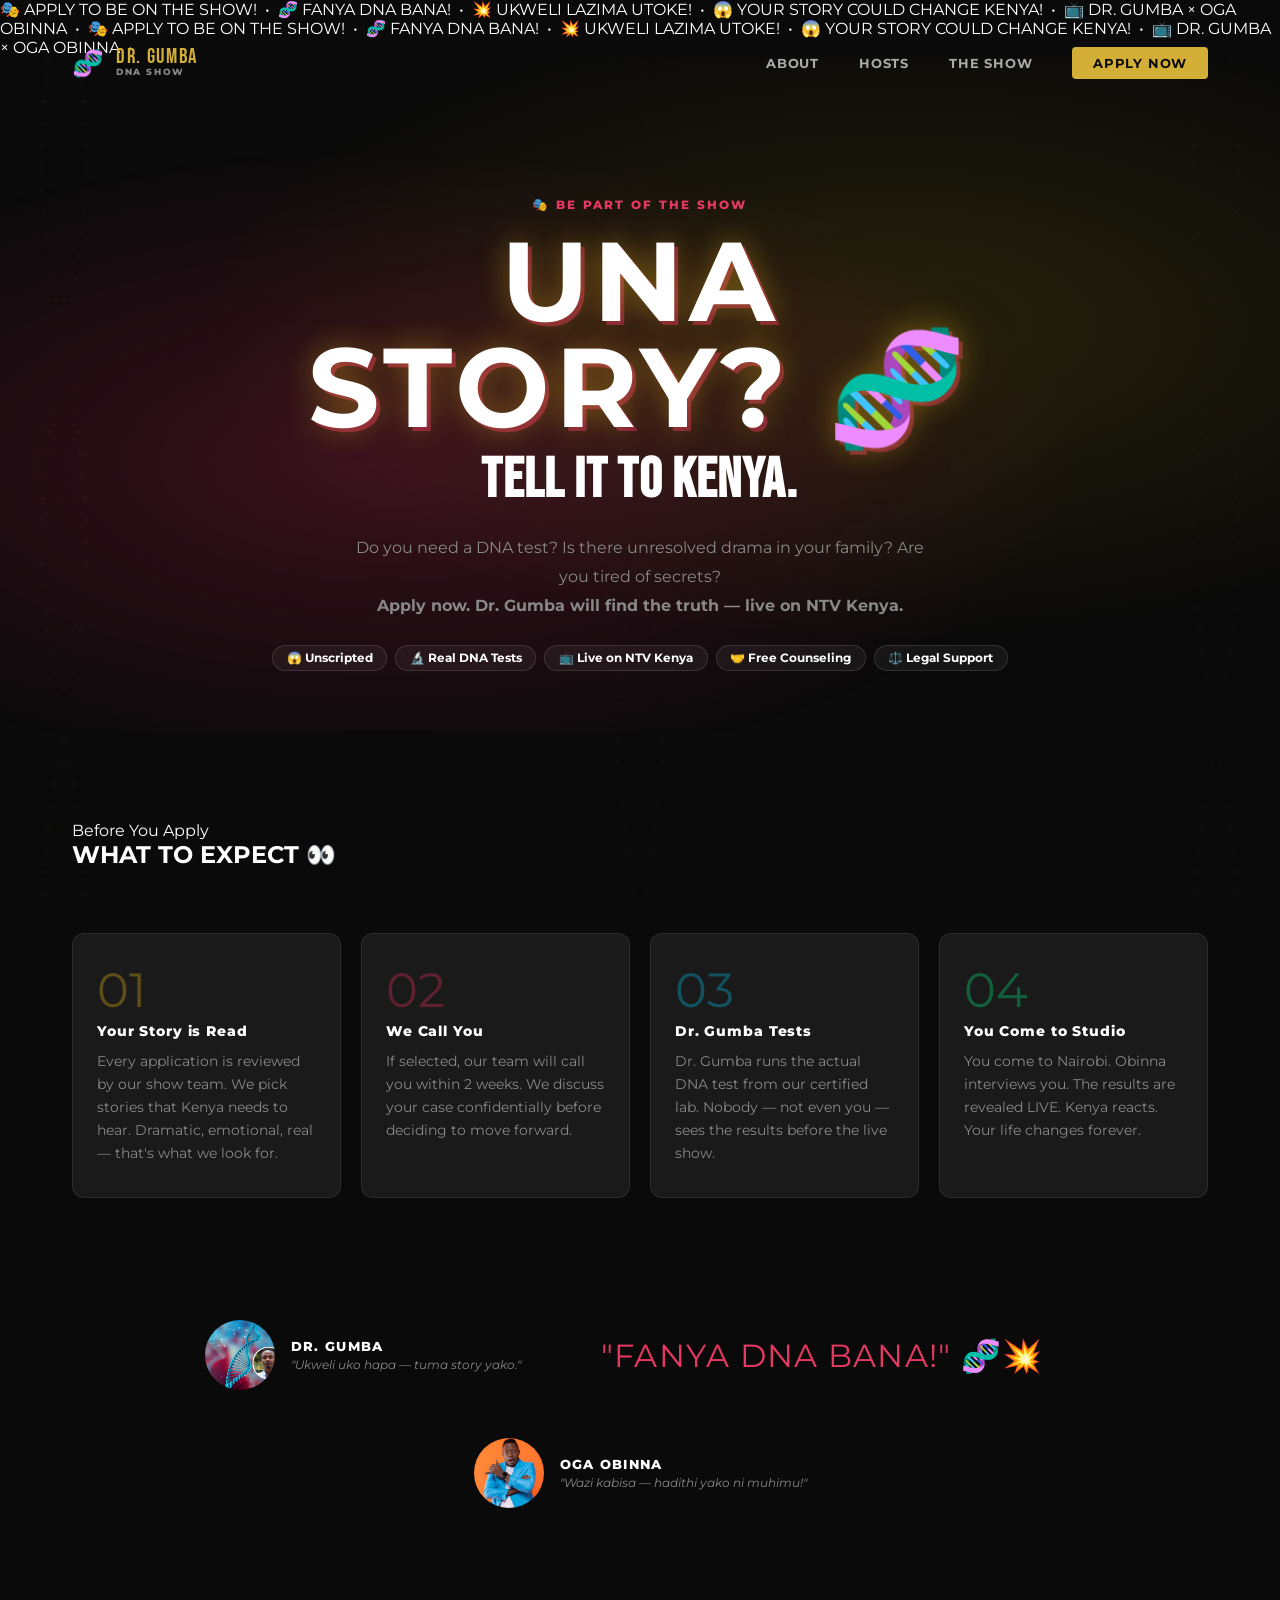
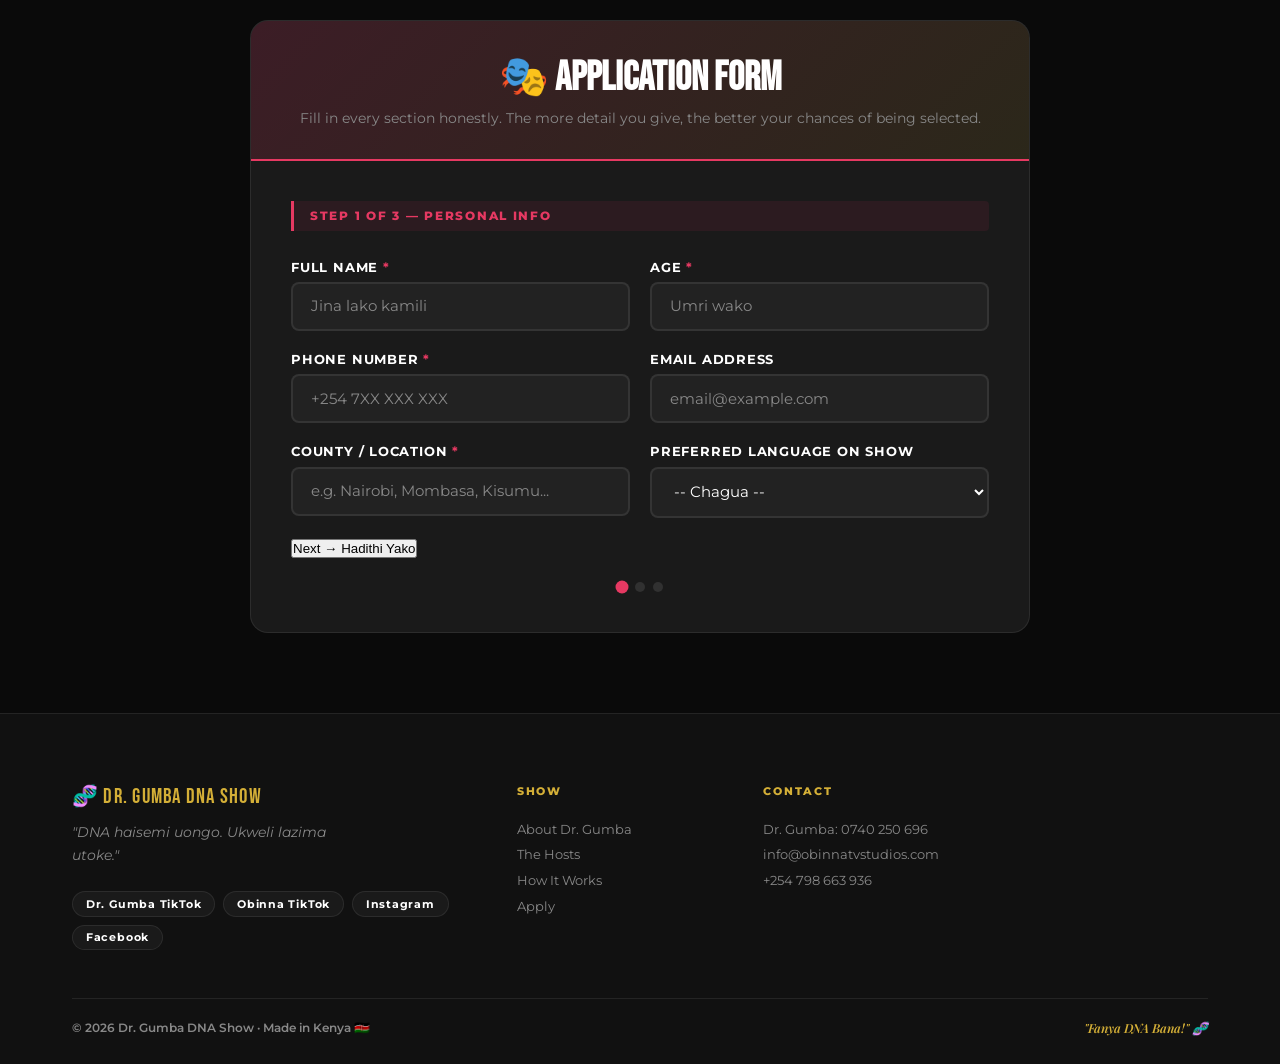
==== commit 7aa30d5c: "Complete redesign: premium clean design, Dr Gumba as star, Obinna Show branding - Full ground-up red" ====
--- a/apply.html
+++ b/apply.html
@@ -6,9 +6,15 @@
   <title>Apply to Be on the Show — Dr. Gumba DNA Show 🧬🎭</title>
   <meta name="description" content="Apply to appear on the Dr. Gumba DNA Show. Tell us your story. Ukweli lazima utoke!" />
   <link rel="preconnect" href="https://fonts.googleapis.com" />
-  <link href="https://fonts.googleapis.com/css2?family=Bebas+Neue&family=Bangers&family=Inter:wght@300;400;600;700;800;900&display=swap" rel="stylesheet" />
+  <link href="https://fonts.googleapis.com/css2?family=Montserrat:wght@400;600;700;800;900&family=Playfair+Display:wght@700;900&family=Bebas+Neue&display=swap" rel="stylesheet" />
   <link rel="stylesheet" href="style.css" />
   <link rel="stylesheet" href="apply.css" />
+  <style>
+    /* Apply page nav overrides */
+    .nav-logo { font-family: var(--display); font-size: 1.4rem; letter-spacing: .05em; }
+    .nav-logo em { color: var(--gold); font-style: normal; }
+    .nav-cta { background: var(--gold) !important; color: var(--black) !important; }
+  </style>
 </head>
 <body>
 
@@ -29,19 +35,24 @@
   </div>
 
   <!-- NAV -->
-  <nav id="navbar">
-    <div class="nav-wrap">
-      <a href="index.html" class="nav-logo">
-        <span>🧬</span>
-        <span>DR.<em>GUMBA</em> DNA</span>
+  <nav id="nav">
+    <div class="nav-container">
+      <a href="index.html" class="logo">
+        <div class="logo-icon">🧬</div>
+        <div class="logo-text">
+          <span class="logo-main">DR. GUMBA</span>
+          <span class="logo-sub">DNA SHOW</span>
+        </div>
       </a>
-      <ul class="nav-links" id="nav-links">
+      <ul class="nav-list" id="nav-list">
+        <li><a href="index.html#about">About</a></li>
         <li><a href="index.html#hosts">Hosts</a></li>
         <li><a href="index.html#show">The Show</a></li>
-        <li><a href="index.html#coming-soon">Tune In</a></li>
-        <li><a href="apply.html" class="nav-apply-btn">🎭 APPLY NOW</a></li>
+        <li><a href="apply.html" class="nav-cta">Apply Now</a></li>
       </ul>
-      <button class="hamburger" id="hamburger">☰</button>
+      <button id="burger" class="burger" aria-label="Menu">
+        <span></span><span></span><span></span>
+      </button>
     </div>
   </nav>
 
@@ -302,24 +313,24 @@
   </section>
 
   <!-- FOOTER -->
-  <footer>
+  <footer class="footer">
     <div class="container">
       <div class="footer-grid">
         <div class="fg-brand">
-          <div class="nav-logo">🧬 DR.<em>GUMBA</em> DNA</div>
-          <p>"DNA haisemi uongo. Ukweli lazima utoke."<br/>Kenya's most explosive DNA reality show.</p>
-          <div class="fg-socials">
-            <a href="https://www.tiktok.com/@ogaobinnatiktok" target="_blank">TikTok</a>
+          <div class="footer-logo">🧬 DR. GUMBA DNA SHOW</div>
+          <p>"DNA haisemi uongo. Ukweli lazima utoke."</p>
+          <div class="footer-socials">
+            <a href="https://www.tiktok.com/@ngumbamls" target="_blank">Dr. Gumba TikTok</a>
+            <a href="https://www.tiktok.com/@ogaobinnatiktok" target="_blank">Obinna TikTok</a>
             <a href="https://www.instagram.com/ogaobinna" target="_blank">Instagram</a>
-            <a href="https://www.youtube.com/@obinnatvupdates" target="_blank">YouTube</a>
             <a href="https://www.facebook.com/drngumba" target="_blank">Facebook</a>
           </div>
         </div>
         <div class="fg-col">
           <h4>Show</h4>
+          <a href="index.html#about">About Dr. Gumba</a>
           <a href="index.html#hosts">The Hosts</a>
           <a href="index.html#show">How It Works</a>
-          <a href="index.html#coming-soon">Season 2</a>
           <a href="apply.html">Apply</a>
         </div>
         <div class="fg-col">
@@ -331,7 +342,7 @@
       </div>
       <div class="footer-bottom">
         <span>© 2026 Dr. Gumba DNA Show · Made in Kenya 🇰🇪</span>
-        <span>"Fanya DNA Bana!" 🧬💥</span>
+        <span class="fb-swahili">"Fanya DNA Bana!" 🧬</span>
       </div>
     </div>
   </footer>
--- a/style.css
+++ b/style.css
@@ -1,597 +1,696 @@
-/* ════════════════════════════════
-   ROOT & RESET
-════════════════════════════════ */
+/* ════════════════════════════════════
+   DESIGN SYSTEM
+════════════════════════════════════ */
 :root {
-  --bg:       #07060f;
-  --bg2:      #0e0c1c;
-  --card:     #14122a;
-  --yellow:   #f5c518;
-  --yellow2:  #ffe135;
-  --pink:     #ff2d6b;
-  --pink2:    #ff6b9d;
-  --blue:     #00d4ff;
-  --green:    #00ff88;
-  --purple:   #7c3aed;
-  --text:     #f2f0ff;
-  --muted:    #9090b8;
-  --border:   rgba(245,197,24,.14);
-  --display:  'Bebas Neue', sans-serif;
-  --bang:     'Bangers', cursive;
-  --sans:     'Inter', sans-serif;
+  --black:   #0a0a0a;
+  --dark:    #111111;
+  --card:    #1a1a1a;
+  --card2:   #222222;
+  --gold:    #D4AF37;
+  --gold2:   #F5C842;
+  --pink:    #E63962;
+  --blue:    #2BBFFF;
+  --green:   #00C97D;
+  --purple:  #9333EA;
+  --white:   #FFFFFF;
+  --off:     #F5F5F5;
+  --muted:   #888888;
+  --border:  rgba(255,255,255,.08);
+  --r-card:  12px;
+  --sans:    'Montserrat', sans-serif;
+  --serif:   'Playfair Display', serif;
+  --display: 'Bebas Neue', sans-serif;
+  --transition: .35s cubic-bezier(.4,0,.2,1);
 }
 *, *::before, *::after { box-sizing: border-box; margin: 0; padding: 0; }
-html { scroll-behavior: smooth; }
+html { scroll-behavior: smooth; font-size: 16px; }
 body {
-  background: var(--bg);
-  color: var(--text);
+  background: var(--black);
+  color: var(--white);
   font-family: var(--sans);
   overflow-x: hidden;
   -webkit-font-smoothing: antialiased;
 }
 a { text-decoration: none; color: inherit; }
 img { max-width: 100%; display: block; }
-::-webkit-scrollbar { width: 4px; }
-::-webkit-scrollbar-thumb { background: var(--pink); border-radius: 2px; }
-
-/* ── Helpers ── */
-.txt-yellow { color: var(--yellow); }
-.txt-pink   { color: var(--pink); }
-.txt-blue   { color: var(--blue); }
-.section { padding: 90px 0; position: relative; z-index: 2; }
-.container { max-width: 1200px; margin: 0 auto; padding: 0 1.75rem; }
-
-/* ── Section Header ── */
-.section-hdr { text-align: center; margin-bottom: 60px; }
-.s-tag {
-  display: inline-block;
-  background: rgba(255,45,107,.12);
-  border: 1px solid rgba(255,45,107,.3);
-  color: var(--pink);
-  font-size: .72rem; letter-spacing: .18em; text-transform: uppercase;
-  padding: .3rem 1rem; border-radius: 100px; margin-bottom: .9rem;
-  font-family: var(--sans); font-weight: 700;
-}
-.section-hdr h2 {
+::-webkit-scrollbar { width: 3px; }
+::-webkit-scrollbar-thumb { background: var(--gold); }
+
+/* ─── Utilities ─── */
+.accent-gold  { color: var(--gold); }
+.accent-pink  { color: var(--pink); }
+.section { padding: 100px 0; }
+.container { max-width: 1200px; margin: 0 auto; padding: 0 2rem; }
+.section-hdr { margin-bottom: 64px; }
+.section-hdr.centered { text-align: center; }
+.section-eyebrow {
+  font-size: .72rem; font-weight: 700; letter-spacing: .22em; text-transform: uppercase;
+  color: var(--gold); margin-bottom: .75rem; display: block;
+}
+.section-title {
   font-family: var(--display);
-  font-size: clamp(2.8rem, 6vw, 5rem);
-  letter-spacing: .02em; line-height: 1; margin-bottom: .5rem;
-}
-.s-sub { color: var(--muted); font-size: 1rem; max-width: 560px; margin: .5rem auto 0; }
-
-/* ── Buttons ── */
-.btn-fire {
+  font-size: clamp(2.8rem, 5.5vw, 5rem);
+  letter-spacing: .02em; line-height: .95;
+}
+
+/* ─── Buttons ─── */
+.btn-primary {
   display: inline-flex; align-items: center; gap: .5rem;
-  background: linear-gradient(135deg, var(--pink) 0%, #ff6b35 100%);
-  color: #fff; font-family: var(--sans); font-weight: 800; font-size: .95rem;
-  padding: .9rem 2rem; border-radius: 6px; border: none; cursor: pointer;
-  transition: transform .2s, box-shadow .2s;
-  box-shadow: 0 4px 20px rgba(255,45,107,.4);
-}
-.btn-fire:hover { transform: translateY(-3px); box-shadow: 0 10px 36px rgba(255,45,107,.55); }
-.btn-ghost {
+  background: var(--gold); color: var(--black);
+  font-family: var(--sans); font-weight: 800; font-size: .9rem; letter-spacing: .06em;
+  padding: .9rem 2.2rem; border-radius: 4px; border: none; cursor: pointer;
+  transition: transform var(--transition), box-shadow var(--transition), background var(--transition);
+}
+.btn-primary:hover { background: var(--gold2); transform: translateY(-2px); box-shadow: 0 12px 32px rgba(212,175,55,.35); }
+.btn-secondary {
   display: inline-flex; align-items: center; gap: .5rem;
-  border: 2px solid rgba(245,197,24,.5); color: var(--yellow);
-  font-family: var(--sans); font-weight: 700; font-size: .95rem;
-  padding: .9rem 2rem; border-radius: 6px;
+  border: 1.5px solid rgba(255,255,255,.3); color: var(--white);
+  font-family: var(--sans); font-weight: 700; font-size: .9rem; letter-spacing: .06em;
+  padding: .9rem 2.2rem; border-radius: 4px;
+  transition: all var(--transition);
+}
+.btn-secondary:hover { border-color: var(--white); background: rgba(255,255,255,.05); }
+.btn-xl { padding: 1.1rem 2.8rem; font-size: 1rem; }
+
+/* ════════════════════════════════════
+   TICKER
+════════════════════════════════════ */
+.ticker-bar {
+  background: var(--gold); overflow: hidden; padding: .5rem 0;
+  position: relative; z-index: 200;
+}
+.ticker-inner {
+  display: flex; white-space: nowrap;
+  animation: ticker 35s linear infinite;
+}
+.ticker-inner span {
+  font-size: .72rem; font-weight: 800; letter-spacing: .1em; text-transform: uppercase;
+  color: var(--black); padding: 0 .5rem;
+}
+@keyframes ticker { from { transform: translateX(0); } to { transform: translateX(-50%); } }
+
+/* ════════════════════════════════════
+   NAV
+════════════════════════════════════ */
+#nav {
+  position: fixed; top: 28px; left: 0; right: 0; z-index: 100;
+  transition: all .3s;
+}
+#nav.scrolled {
+  top: 0;
+  background: rgba(10,10,10,.97);
+  backdrop-filter: blur(24px);
+  border-bottom: 1px solid var(--border);
+}
+.nav-container {
+  max-width: 1200px; margin: 0 auto; padding: 0 2rem;
+  display: flex; align-items: center; justify-content: space-between; height: 68px;
+}
+.logo { display: flex; align-items: center; gap: .75rem; }
+.logo-icon { font-size: 1.6rem; }
+.logo-main {
+  display: block; font-family: var(--display); font-size: 1.3rem;
+  letter-spacing: .08em; line-height: 1; color: var(--gold);
+}
+.logo-sub {
+  display: block; font-size: .55rem; font-weight: 800; letter-spacing: .18em;
+  text-transform: uppercase; color: var(--muted); line-height: 1;
+}
+.nav-list { display: flex; gap: 2.5rem; list-style: none; align-items: center; }
+.nav-list a {
+  font-size: .82rem; font-weight: 700; letter-spacing: .06em; text-transform: uppercase;
+  color: rgba(255,255,255,.65); transition: color .2s;
+}
+.nav-list a:hover { color: var(--white); }
+.nav-cta {
+  background: var(--gold) !important; color: var(--black) !important;
+  padding: .5rem 1.3rem; border-radius: 4px;
+}
+.burger {
+  display: none; background: none; border: none; cursor: pointer;
+  flex-direction: column; gap: 5px; padding: 4px;
+}
+.burger span { display: block; width: 22px; height: 2px; background: var(--white); border-radius: 2px; transition: all .3s; }
+
+/* ════════════════════════════════════
+   HERO
+════════════════════════════════════ */
+.hero {
+  min-height: 100vh; display: flex; flex-direction: column;
+  justify-content: center; position: relative; overflow: hidden;
+  padding: 120px 2rem 80px;
+}
+.hero-bg { position: absolute; inset: 0; z-index: 0; }
+.hero-gradient {
+  position: absolute; inset: 0;
+  background:
+    radial-gradient(ellipse at 75% 50%, rgba(212,175,55,.12) 0%, transparent 60%),
+    radial-gradient(ellipse at 20% 80%, rgba(230,57,98,.1) 0%, transparent 50%),
+    linear-gradient(160deg, #0a0a0a 0%, #0f0d18 100%);
+}
+.hero-noise {
+  position: absolute; inset: 0; opacity: .025;
+  background-image: url("data:image/svg+xml,%3Csvg viewBox='0 0 256 256' xmlns='http://www.w3.org/2000/svg'%3E%3Cfilter id='n'%3E%3CfeTurbulence type='fractalNoise' baseFrequency='.9' numOctaves='4'/%3E%3C/filter%3E%3Crect width='100%25' height='100%25' filter='url(%23n)'/%3E%3C/svg%3E");
+}
+.hero-body {
+  position: relative; z-index: 2;
+  max-width: 1200px; margin: 0 auto; width: 100%;
+  display: flex; align-items: center; gap: 4rem;
+}
+.hero-left { flex: 1; }
+.show-badge {
+  display: inline-flex; align-items: center; gap: .6rem;
+  background: rgba(212,175,55,.1); border: 1px solid rgba(212,175,55,.3);
+  color: var(--gold); font-size: .7rem; font-weight: 800; letter-spacing: .18em;
+  text-transform: uppercase; padding: .4rem 1rem; border-radius: 100px; margin-bottom: 1.5rem;
+}
+.badge-dot {
+  width: 6px; height: 6px; border-radius: 50%; background: var(--pink);
+  animation: blink 1.4s ease-in-out infinite;
+}
+@keyframes blink { 0%,100% { opacity: 1; } 50% { opacity: .3; } }
+.hero-h1 { margin-bottom: 1.5rem; }
+.h1-small {
+  display: block; font-family: var(--display); font-size: clamp(1.5rem, 3vw, 2.5rem);
+  letter-spacing: .18em; color: var(--gold); line-height: 1;
+}
+.h1-big {
+  display: block; font-family: var(--display);
+  font-size: clamp(5rem, 12vw, 10rem);
+  letter-spacing: .01em; line-height: .88; color: var(--white);
+}
+.hero-tagline {
+  font-size: 1.05rem; color: rgba(255,255,255,.6); line-height: 1.75;
+  margin-bottom: 2.5rem; max-width: 460px;
+}
+.hero-tagline em { color: var(--gold); font-style: normal; font-weight: 700; }
+.hero-actions { display: flex; gap: 1rem; flex-wrap: wrap; margin-bottom: 3rem; }
+.hero-meta {
+  display: flex; align-items: center; gap: 2rem; flex-wrap: wrap;
+  border-top: 1px solid var(--border); padding-top: 1.5rem;
+}
+.meta-item { display: flex; flex-direction: column; }
+.meta-item strong { font-size: 1.1rem; font-weight: 800; color: var(--white); }
+.meta-item span { font-size: .72rem; font-weight: 600; letter-spacing: .08em; text-transform: uppercase; color: var(--muted); margin-top: .15rem; }
+.meta-sep { width: 1px; height: 36px; background: var(--border); }
+
+/* hero right */
+.hero-right { flex-shrink: 0; position: relative; }
+.hero-img-stack { position: relative; width: 340px; }
+.his-main {
+  border-radius: var(--r-card); overflow: hidden;
+  background: var(--card);
+  border: 1px solid rgba(212,175,55,.2);
+  box-shadow: 0 30px 80px rgba(0,0,0,.6), 0 0 60px rgba(212,175,55,.08);
+}
+.his-photo { width: 100%; height: 380px; object-fit: cover; object-position: top center; }
+.his-card {
+  background: linear-gradient(to top, rgba(10,10,10,.95), rgba(10,10,10,.4));
+  padding: 1.5rem; position: relative;
+  border-top: 2px solid var(--gold);
+}
+.his-card-name {
+  font-family: var(--display); font-size: 1.4rem; letter-spacing: .05em; color: var(--gold);
+}
+.his-card-title { font-size: .72rem; font-weight: 700; letter-spacing: .1em; color: rgba(255,255,255,.5); margin-top: .2rem; }
+.his-collab {
+  position: absolute; bottom: -20px; right: -20px;
+  background: var(--card2); border: 1px solid var(--border);
+  border-radius: var(--r-card); overflow: hidden;
+  display: flex; align-items: center; gap: .75rem;
+  padding: .6rem; box-shadow: 0 8px 24px rgba(0,0,0,.5);
+  max-width: 180px;
+}
+.his-collab img { width: 44px; height: 44px; border-radius: 50%; object-fit: cover; object-position: top; flex-shrink: 0; border: 2px solid var(--pink); }
+.his-collab-text strong { display: block; font-size: .72rem; font-weight: 800; letter-spacing: .06em; color: var(--pink); }
+.his-collab-text span { font-size: .65rem; color: var(--muted); }
+.his-badge-pill {
+  position: absolute; top: -14px; left: -14px;
+  background: var(--gold); color: var(--black);
+  font-size: .68rem; font-weight: 800; letter-spacing: .1em;
+  padding: .4rem 1rem; border-radius: 100px;
+  box-shadow: 0 4px 12px rgba(212,175,55,.4);
+}
+.scroll-down {
+  position: absolute; bottom: 2rem; left: 50%; transform: translateX(-50%);
+  display: flex; flex-direction: column; align-items: center; gap: .5rem; z-index: 2;
+  color: var(--muted); font-size: .68rem; font-weight: 700; letter-spacing: .15em; text-transform: uppercase;
+  animation: bob 2s ease-in-out infinite;
+}
+.scroll-arrow {
+  width: 20px; height: 20px; border-right: 2px solid var(--gold); border-bottom: 2px solid var(--gold);
+  transform: rotate(45deg); margin-top: -8px;
+}
+@keyframes bob { 0%,100% { transform: translateX(-50%) translateY(0); } 50% { transform: translateX(-50%) translateY(6px); } }
+
+/* ════════════════════════════════════
+   STATS STRIP
+════════════════════════════════════ */
+.stats-strip {
+  background: var(--gold);
+  display: flex; align-items: center; justify-content: center;
+  gap: 0; flex-wrap: wrap;
+  position: relative; z-index: 3;
+}
+.ss-item {
+  padding: 1.4rem 2.5rem; display: flex; flex-direction: column; align-items: center;
+  text-align: center;
+}
+.ss-item strong, .ss-num { font-family: var(--display); font-size: 2rem; color: var(--black); line-height: 1; }
+.ss-item span { font-family: var(--display); font-size: 1.3rem; color: var(--black); }
+.ss-item small { font-size: .62rem; font-weight: 800; letter-spacing: .14em; text-transform: uppercase; color: rgba(0,0,0,.55); margin-top: .2rem; }
+.ss-line { width: 1px; height: 40px; background: rgba(0,0,0,.15); margin: 0 .5rem; }
+
+/* ════════════════════════════════════
+   ABOUT
+════════════════════════════════════ */
+.about-section { background: var(--dark); }
+.about-grid { display: grid; grid-template-columns: 1fr 1.2fr; gap: 5rem; align-items: center; }
+.about-img-wrap { position: relative; }
+.about-main-img {
+  width: 100%; border-radius: var(--r-card);
+  border: 1px solid rgba(212,175,55,.2);
+  box-shadow: 0 30px 80px rgba(0,0,0,.5);
+}
+.about-img-badge {
+  position: absolute; bottom: -1px; left: 0; right: 0;
+  background: linear-gradient(to top, rgba(10,10,10,.98), rgba(10,10,10,.6), transparent);
+  padding: 3rem 1.5rem 1.5rem; border-radius: 0 0 var(--r-card) var(--r-card);
+}
+.aib-label { font-family: var(--display); font-size: 1.2rem; letter-spacing: .08em; color: var(--gold); }
+.aib-contact { font-size: .75rem; font-weight: 700; letter-spacing: .1em; color: var(--muted); margin-top: .2rem; }
+.about-dna-bar { display: flex; gap: .4rem; margin-top: 1rem; }
+.db {
+  width: 32px; height: 32px; border-radius: 50%;
+  display: flex; align-items: center; justify-content: center;
+  font-size: .72rem; font-weight: 800;
+  animation: base-pulse 1.8s ease-in-out infinite;
+}
+.db:nth-child(2) { animation-delay: .22s; }
+.db:nth-child(3) { animation-delay: .44s; }
+.db:nth-child(4) { animation-delay: .66s; }
+.db:nth-child(5) { animation-delay: .88s; }
+.db:nth-child(6) { animation-delay: 1.1s; }
+.db:nth-child(7) { animation-delay: 1.3s; }
+.db:nth-child(8) { animation-delay: 1.5s; }
+.db.a { background: rgba(212,175,55,.15); color: var(--gold); border: 1px solid rgba(212,175,55,.35); }
+.db.t { background: rgba(230,57,98,.15); color: var(--pink); border: 1px solid rgba(230,57,98,.35); }
+.db.g { background: rgba(0,201,125,.15); color: var(--green); border: 1px solid rgba(0,201,125,.35); }
+.db.c { background: rgba(43,191,255,.15); color: var(--blue); border: 1px solid rgba(43,191,255,.35); }
+@keyframes base-pulse { 0%,100% { transform: scale(1); } 50% { transform: scale(1.15); } }
+
+.about-divider { width: 60px; height: 3px; background: var(--gold); margin: 1.25rem 0; }
+.about-lead { font-family: var(--serif); font-size: 1.15rem; color: var(--gold); font-style: italic; margin-bottom: 1.25rem; }
+.about-text-col p { color: rgba(255,255,255,.6); line-height: 1.85; margin-bottom: .85rem; font-size: .95rem; }
+.about-text-col p strong { color: var(--white); }
+.about-facts { display: flex; flex-direction: column; gap: 1rem; margin: 1.75rem 0; }
+.af-item { display: flex; align-items: flex-start; gap: 1rem; }
+.af-icon { font-size: 1.3rem; flex-shrink: 0; margin-top: .1rem; }
+.af-item strong { display: block; font-size: .88rem; font-weight: 800; margin-bottom: .15rem; }
+.af-item span { font-size: .8rem; color: var(--muted); }
+.about-socials { display: flex; gap: .75rem; flex-wrap: wrap; margin-top: 1.5rem; }
+.as-link {
+  display: inline-flex; align-items: center; gap: .5rem;
+  background: var(--card); border: 1px solid var(--border);
+  font-size: .78rem; font-weight: 700; letter-spacing: .05em;
+  padding: .55rem 1.1rem; border-radius: 100px; transition: all .2s;
+}
+.as-link:hover { border-color: var(--gold); color: var(--gold); }
+.as-icon {
+  background: var(--gold); color: var(--black);
+  font-size: .62rem; font-weight: 900; letter-spacing: .08em;
+  padding: .15rem .45rem; border-radius: 3px;
+}
+
+/* ════════════════════════════════════
+   SHOW COLLAB SECTION
+════════════════════════════════════ */
+.show-collab-section {
+  position: relative; height: 60vh; min-height: 460px;
+  display: flex; align-items: center;
+  overflow: hidden;
+}
+.scb-bg { position: absolute; inset: 0; }
+.scb-bg-img { width: 100%; height: 100%; object-fit: cover; object-position: center top; }
+.scb-overlay {
+  position: absolute; inset: 0;
+  background: linear-gradient(90deg, rgba(10,10,10,.92) 0%, rgba(10,10,10,.65) 50%, rgba(10,10,10,.2) 100%);
+}
+.scb-content {
+  position: relative; z-index: 1; padding: 0 2rem;
+  max-width: 1200px; margin: 0 auto; width: 100%;
+}
+.scb-tag {
+  font-size: .72rem; font-weight: 800; letter-spacing: .18em; text-transform: uppercase;
+  color: var(--gold); margin-bottom: 1rem; display: block;
+}
+.scb-title {
+  font-family: var(--display); font-size: clamp(3rem, 7vw, 6rem);
+  letter-spacing: .02em; line-height: .95; margin-bottom: 1.25rem;
+}
+.scb-sub { color: rgba(255,255,255,.65); font-size: 1rem; max-width: 460px; line-height: 1.75; margin-bottom: 2rem; }
+
+/* ════════════════════════════════════
+   HOSTS SECTION
+════════════════════════════════════ */
+.hosts-section { background: var(--black); }
+.hosts-duo { display: grid; grid-template-columns: 1fr 1fr; gap: 2.5rem; margin-bottom: 3rem; }
+.host-feature {
+  background: var(--dark); border: 1px solid var(--border); border-radius: var(--r-card);
+  overflow: hidden; display: flex; flex-direction: column;
+  transition: transform var(--transition), box-shadow var(--transition);
+}
+.host-feature:hover { transform: translateY(-6px); box-shadow: 0 24px 60px rgba(0,0,0,.5); }
+.host-feature.secondary { border-color: rgba(230,57,98,.15); }
+.hf-img-wrap { position: relative; height: 320px; overflow: hidden; background: #111; }
+.hf-img { width: 100%; height: 100%; object-fit: cover; object-position: top center; transition: transform .5s; }
+.host-feature:hover .hf-img { transform: scale(1.04); }
+.hf-number {
+  position: absolute; top: 1rem; left: 1rem;
+  font-family: var(--display); font-size: 4rem;
+  color: rgba(212,175,55,.2); line-height: 1; pointer-events: none;
+}
+.hf-number.alt { color: rgba(230,57,98,.2); }
+.hf-info { padding: 1.75rem 2rem; flex: 1; }
+.hf-role {
+  font-size: .68rem; font-weight: 800; letter-spacing: .18em; text-transform: uppercase; margin-bottom: .4rem;
+}
+.hf-role.gold { color: var(--gold); }
+.hf-role.pink { color: var(--pink); }
+.hf-name { font-family: var(--display); font-size: 2.2rem; letter-spacing: .03em; line-height: 1; margin-bottom: 1rem; }
+.hf-info p { font-size: .88rem; color: var(--muted); line-height: 1.8; font-style: italic; margin-bottom: 1.25rem; quotes: "\201C" "\201D"; }
+.hf-info p::before { content: open-quote; color: var(--gold); font-size: 1.2em; }
+.hf-info p::after { content: close-quote; color: var(--gold); font-size: 1.2em; }
+.hf-chips { display: flex; flex-wrap: wrap; gap: .4rem; margin-bottom: 1.25rem; }
+.hf-chips span {
+  background: rgba(255,255,255,.04); border: 1px solid var(--border);
+  font-size: .68rem; font-weight: 700; letter-spacing: .06em; padding: .25rem .65rem; border-radius: 100px;
+}
+.hf-socials-row { display: flex; flex-wrap: wrap; gap: .5rem; }
+.hf-socials-row a {
+  font-size: .72rem; font-weight: 700; letter-spacing: .05em;
+  background: rgba(255,255,255,.05); border: 1px solid var(--border);
+  padding: .3rem .8rem; border-radius: 4px; transition: all .2s;
+}
+.hf-socials-row a:hover { border-color: var(--gold); color: var(--gold); }
+
+/* extra photos row */
+.host-extra-row {
+  display: grid; grid-template-columns: repeat(4,1fr); gap: 1rem;
+}
+.her-item {
+  position: relative; border-radius: 8px; overflow: hidden; height: 180px;
+  cursor: pointer; background: var(--card);
+  animation-delay: var(--d, 0s);
+}
+.her-item img { width: 100%; height: 100%; object-fit: cover; transition: transform .4s; }
+.her-item:hover img { transform: scale(1.07); }
+.her-item span {
+  position: absolute; bottom: 0; left: 0; right: 0;
+  background: linear-gradient(to top, rgba(10,10,10,.9), transparent);
+  font-size: .7rem; font-weight: 700; letter-spacing: .06em;
+  color: var(--gold); padding: .6rem .75rem;
+  opacity: 0; transition: opacity .3s;
+}
+.her-item:hover span { opacity: 1; }
+
+/* ════════════════════════════════════
+   DNA TEST SECTION
+════════════════════════════════════ */
+.dna-test-section { background: var(--dark); }
+.dts-grid { display: grid; grid-template-columns: 1fr 1.1fr; gap: 5rem; align-items: center; }
+.dts-img { position: relative; }
+.dts-img img { width: 100%; border-radius: var(--r-card); border: 1px solid rgba(212,175,55,.2); box-shadow: 0 24px 60px rgba(0,0,0,.5); }
+.dts-img-label {
+  position: absolute; bottom: 0; left: 0; right: 0;
+  background: linear-gradient(to top, rgba(10,10,10,.95), transparent);
+  padding: 2rem 1.5rem .75rem; border-radius: 0 0 var(--r-card) var(--r-card);
+  font-size: .75rem; font-weight: 700; letter-spacing: .08em; color: var(--gold);
+}
+.dts-content .section-eyebrow { margin-bottom: .6rem; }
+.dts-content .section-title { margin-bottom: 1.25rem; }
+.dts-content > p { color: var(--muted); font-size: .95rem; line-height: 1.8; margin-bottom: 1.75rem; }
+.test-types { display: flex; flex-direction: column; gap: 1rem; }
+.tt-row { display: flex; align-items: flex-start; gap: 1rem; font-size: .9rem; }
+.tt-dot {
+  width: 8px; height: 8px; border-radius: 50%; flex-shrink: 0; margin-top: .45rem;
+}
+.tt-dot.gold { background: var(--gold); }
+.tt-dot.pink { background: var(--pink); }
+.tt-dot.blue { background: var(--blue); }
+.tt-dot.green { background: var(--green); }
+.tt-row strong { color: var(--white); }
+.tt-row div { color: var(--muted); line-height: 1.6; }
+
+/* ════════════════════════════════════
+   SHOW STEPS
+════════════════════════════════════ */
+.show-steps-section { background: var(--black); }
+.steps-row { display: flex; align-items: stretch; gap: 0; border: 1px solid var(--border); border-radius: var(--r-card); overflow: hidden; }
+.step-block {
+  flex: 1; padding: 2.5rem 2rem; border-right: 1px solid var(--border);
+  display: flex; flex-direction: column; gap: 1rem;
+  transition: background var(--transition); animation-delay: var(--d,0s);
+}
+.step-block:last-of-type { border-right: none; }
+.step-block:hover { background: var(--dark); }
+.step-block.boom { background: rgba(212,175,55,.04); }
+.step-block.boom:hover { background: rgba(212,175,55,.08); }
+.step-icon-wrap {
+  width: 52px; height: 52px; border-radius: 10px;
+  display: flex; align-items: center; justify-content: center; font-size: 1.5rem;
+}
+.yellow-wrap { background: rgba(212,175,55,.12); }
+.red-wrap    { background: rgba(230,57,98,.12); }
+.purple-wrap { background: rgba(147,51,234,.12); }
+.gold-wrap   { background: rgba(212,175,55,.15); }
+.step-label { font-size: .65rem; font-weight: 800; letter-spacing: .18em; text-transform: uppercase; color: var(--muted); }
+.step-block h4 { font-size: .95rem; font-weight: 800; letter-spacing: .06em; text-transform: uppercase; }
+.step-block p { font-size: .85rem; color: var(--muted); line-height: 1.75; }
+.step-block p em { color: var(--gold); font-style: italic; }
+.step-conn { display: flex; align-items: center; font-size: 1.2rem; color: rgba(255,255,255,.1); padding: 0 .15rem; }
+
+/* ════════════════════════════════════
+   GALLERY
+════════════════════════════════════ */
+.gallery-section { background: var(--dark); }
+.gallery-masonry { display: grid; grid-template-columns: 1fr 1.1fr 1fr; gap: 1.2rem; }
+.gm-col { display: flex; flex-direction: column; gap: 1.2rem; }
+.gm-item {
+  position: relative; overflow: hidden; border-radius: 10px;
+  background: var(--card); cursor: pointer;
+}
+.gm-item img { width: 100%; height: 100%; object-fit: cover; transition: transform .5s; }
+.gm-item.large { min-height: 280px; }
+.gm-item:not(.large) { min-height: 200px; }
+.gm-item:hover img { transform: scale(1.06); }
+.gm-caption {
+  position: absolute; bottom: 0; left: 0; right: 0;
+  background: linear-gradient(to top, rgba(10,10,10,.9), transparent);
+  padding: 1.5rem 1rem .75rem;
+  font-size: .72rem; font-weight: 700; letter-spacing: .07em; color: var(--gold);
+  opacity: 0; transition: opacity .3s;
+}
+.gm-item:hover .gm-caption { opacity: 1; }
+.middle-col .gm-item { min-height: 230px; }
+
+/* ════════════════════════════════════
+   COMING SOON
+════════════════════════════════════ */
+.coming-soon-section {
+  background: #0a0812;
+  display: flex; align-items: center; justify-content: center;
+  gap: 6rem; padding: 100px 4rem;
+  min-height: 90vh;
+  position: relative; overflow: hidden;
+  flex-wrap: wrap;
+}
+.coming-soon-section::before {
+  content: ''; position: absolute; inset: 0;
+  background:
+    radial-gradient(ellipse at 25% 50%, rgba(147,51,234,.12), transparent 55%),
+    radial-gradient(ellipse at 75% 50%, rgba(212,175,55,.08), transparent 55%);
+}
+
+/* poster */
+.cs-left { position: relative; z-index: 1; flex-shrink: 0; }
+.show-poster {
+  width: 280px; border-radius: 18px; overflow: hidden;
+  border: 2px solid var(--gold);
+  box-shadow: 0 0 60px rgba(212,175,55,.25), 0 40px 80px rgba(0,0,0,.6);
+  animation: float 5s ease-in-out infinite;
+  position: relative;
+}
+@keyframes float { 0%,100% { transform: translateY(0); } 50% { transform: translateY(-14px); } }
+.sp-shine {
+  position: absolute; top: -50%; left: -80%; width: 60%; height: 200%;
+  background: linear-gradient(105deg, transparent 40%, rgba(255,255,255,.06) 50%, transparent 60%);
+  animation: shine 5s ease-in-out infinite;
+  pointer-events: none; z-index: 10;
+}
+@keyframes shine { 0%,100% { left: -80%; } 60% { left: 120%; } }
+.sp-body {
+  background: linear-gradient(160deg, #200a50 0%, #0d0820 60%, #130025 100%);
+  padding: 2rem 1.5rem;
+  display: flex; flex-direction: column; align-items: center; text-align: center; gap: .6rem;
+}
+.sp-season-badge { font-size: .65rem; font-weight: 800; letter-spacing: .22em; color: var(--pink); }
+.sp-icon { font-size: 3rem; }
+.sp-showname { font-family: var(--display); font-size: 1.9rem; letter-spacing: .06em; line-height: 1; color: var(--gold); }
+.sp-on { font-size: .62rem; font-weight: 800; letter-spacing: .2em; color: var(--muted); }
+.sp-obinna { font-family: var(--display); font-size: 1rem; letter-spacing: .1em; color: var(--pink); }
+.sp-rule { width: 60px; height: 1px; background: rgba(212,175,55,.35); }
+.sp-date { font-family: var(--display); font-size: 1.3rem; letter-spacing: .08em; }
+.sp-time { font-size: .7rem; font-weight: 700; letter-spacing: .12em; color: var(--muted); }
+.sp-bases { display: flex; gap: .3rem; }
+.spb {
+  width: 26px; height: 26px; border-radius: 50%; display: flex; align-items: center; justify-content: center;
+  font-size: .62rem; font-weight: 800; animation: base-pulse 1.6s ease-in-out infinite;
+}
+.spb:nth-child(2) { animation-delay:.2s; }
+.spb:nth-child(3) { animation-delay:.4s; }
+.spb:nth-child(4) { animation-delay:.6s; }
+.spb:nth-child(5) { animation-delay:.8s; }
+.spb:nth-child(6) { animation-delay:1s; }
+.spb:nth-child(7) { animation-delay:1.2s; }
+.spb:nth-child(8) { animation-delay:1.4s; }
+.spb.a { background: rgba(212,175,55,.2); color: var(--gold); border: 1px solid rgba(212,175,55,.4); }
+.spb.t { background: rgba(230,57,98,.2); color: var(--pink); border: 1px solid rgba(230,57,98,.4); }
+.spb.g { background: rgba(0,201,125,.2); color: var(--green); border: 1px solid rgba(0,201,125,.4); }
+.spb.c { background: rgba(43,191,255,.2); color: var(--blue); border: 1px solid rgba(43,191,255,.4); }
+.sp-swahili { font-family: var(--serif); font-size: .9rem; color: rgba(255,255,255,.5); font-style: italic; }
+.sp-footer {
+  background: var(--gold); color: var(--black);
+  font-size: .65rem; font-weight: 900; letter-spacing: .22em; text-align: center; padding: .5rem;
+}
+
+/* cs right */
+.cs-right { position: relative; z-index: 1; max-width: 500px; }
+.cs-h2 { font-family: var(--display); font-size: clamp(3.5rem, 8vw, 6rem); letter-spacing: .02em; line-height: .9; margin-bottom: 1rem; }
+.cs-desc { color: var(--muted); line-height: 1.8; font-size: .95rem; margin-bottom: 2rem; }
+.countdown { display: flex; align-items: center; gap: .75rem; margin-bottom: 2rem; flex-wrap: wrap; }
+.cdb {
+  background: var(--dark); border: 1px solid var(--border); border-radius: 10px;
+  padding: 1.1rem 1.3rem; display: flex; flex-direction: column; align-items: center; min-width: 76px;
+}
+.cdn { font-family: var(--display); font-size: 2.6rem; color: var(--gold); line-height: 1; }
+.cdb small { font-size: .6rem; font-weight: 700; letter-spacing: .12em; text-transform: uppercase; color: var(--muted); margin-top: .2rem; }
+.cdc { font-family: var(--display); font-size: 2rem; color: var(--gold); opacity: .4; }
+.notify-form { display: flex; gap: .75rem; margin-bottom: .75rem; flex-wrap: wrap; }
+.notify-form input {
+  flex: 1; min-width: 180px;
+  background: var(--dark); border: 1px solid var(--border); color: var(--white);
+  font-family: var(--sans); font-size: .9rem; padding: .85rem 1.2rem; border-radius: 6px; outline: none;
+  transition: border-color .2s;
+}
+.notify-form input:focus { border-color: var(--gold); }
+.notify-form button {
+  background: var(--gold); color: var(--black);
+  font-family: var(--sans); font-weight: 800; font-size: .85rem; letter-spacing: .06em;
+  padding: .85rem 1.4rem; border: none; border-radius: 6px; cursor: pointer; white-space: nowrap;
+  transition: transform .2s;
+}
+.notify-form button:hover { transform: translateY(-2px); background: var(--gold2); }
+.notify-ok { display: none; color: var(--green); font-size: .85rem; font-weight: 700; margin-bottom: 1rem; }
+.watch-on { display: flex; align-items: center; gap: .6rem; flex-wrap: wrap; margin-top: 1rem; }
+.watch-on span { color: var(--muted); font-size: .8rem; font-weight: 700; letter-spacing: .06em; }
+.wob {
+  background: rgba(255,255,255,.05); border: 1px solid var(--border);
+  font-size: .72rem; font-weight: 700; letter-spacing: .06em; padding: .3rem .85rem; border-radius: 100px;
   transition: all .2s;
 }
-.btn-ghost:hover { background: rgba(245,197,24,.1); border-color: var(--yellow); }
-.btn-big { padding: 1.1rem 2.5rem; font-size: 1.05rem; }
-
-/* ════════════════════════════════
-   TOP TICKER
-════════════════════════════════ */
-.top-ticker {
-  background: linear-gradient(90deg, var(--pink) 0%, #ff6b35 50%, var(--yellow) 100%);
-  overflow: hidden; padding: .5rem 0; position: relative; z-index: 200;
-}
-.ticker-track {
-  display: flex; white-space: nowrap;
-  animation: tick-scroll 28s linear infinite;
-}
-.ticker-track span {
-  font-size: .75rem; font-weight: 800; letter-spacing: .1em; text-transform: uppercase;
-  color: #fff; padding: 0 1.5rem;
-}
-@keyframes tick-scroll { from { transform: translateX(0); } to { transform: translateX(-50%); } }
-
-/* ════════════════════════════════
-   NAV
-════════════════════════════════ */
-nav {
-  position: fixed; top: 28px; left: 0; right: 0; z-index: 100;
-  padding: .9rem 2.5rem; transition: all .3s;
-}
-nav.scrolled {
-  top: 0; background: rgba(7,6,15,.95); backdrop-filter: blur(20px);
-  border-bottom: 1px solid var(--border); padding: .75rem 2.5rem;
-}
-.nav-wrap { max-width: 1200px; margin: 0 auto; display: flex; align-items: center; justify-content: space-between; }
-.nav-logo {
-  display: flex; align-items: center; gap: .4rem;
-  font-family: var(--display); font-size: 1.5rem; letter-spacing: .04em;
-}
-.nav-logo em { color: var(--pink); font-style: normal; }
-.nav-links { display: flex; gap: 2rem; list-style: none; align-items: center; }
-.nav-links a {
-  font-weight: 600; font-size: .88rem; letter-spacing: .06em;
-  color: var(--muted); transition: color .2s;
-}
-.nav-links a:hover { color: var(--text); }
-.nav-apply-btn {
-  background: linear-gradient(135deg, var(--pink), #ff6b35) !important;
-  color: #fff !important;
-  padding: .45rem 1.2rem; border-radius: 4px; font-weight: 800 !important;
-}
-.hamburger { display: none; background: none; border: none; color: var(--text); font-size: 1.4rem; cursor: pointer; }
-
-/* ════════════════════════════════
-   HERO
-════════════════════════════════ */
-#hero {
-  min-height: 100vh;
-  display: flex; align-items: center; justify-content: space-between;
-  gap: 3rem; padding: 140px 2.5rem 80px;
-  max-width: 1300px; margin: 0 auto;
-  position: relative; z-index: 2;
-}
-.hero-bg { position: fixed; inset: 0; z-index: 0; pointer-events: none; overflow: hidden; }
-.hbg-circle {
-  position: absolute; border-radius: 50%;
-  filter: blur(80px); opacity: .18;
-  animation: circle-drift 12s ease-in-out infinite alternate;
-}
-.c1 { width: 600px; height: 600px; background: var(--pink); top: -200px; left: -200px; }
-.c2 { width: 500px; height: 500px; background: var(--yellow); bottom: -100px; right: -100px; animation-delay: -5s; }
-.c3 { width: 400px; height: 400px; background: var(--purple); top: 30%; left: 40%; animation-delay: -8s; }
-@keyframes circle-drift { from { transform: translate(0,0); } to { transform: translate(40px,40px); } }
-
-.hero-left { flex: 1; position: relative; z-index: 2; max-width: 560px; }
-.hero-eyebrow {
-  display: inline-flex; align-items: center; gap: .6rem;
-  font-size: .72rem; font-weight: 800; letter-spacing: .15em; text-transform: uppercase;
-  color: var(--yellow); margin-bottom: 1.2rem;
-}
-.live-pulse {
-  width: 8px; height: 8px; border-radius: 50%; background: var(--pink);
-  animation: pulse 1.5s ease-in-out infinite;
-}
-@keyframes pulse { 0%,100% { box-shadow: 0 0 0 0 rgba(255,45,107,.6); } 50% { box-shadow: 0 0 0 8px rgba(255,45,107,0); } }
-
-.hero-h1 { margin-bottom: 1.25rem; }
-.h1-swahili {
-  display: block;
-  font-family: var(--bang);
-  font-size: clamp(3rem, 8vw, 6rem);
-  letter-spacing: .04em; line-height: .95;
-  color: var(--yellow);
-  -webkit-text-stroke: 1px rgba(245,197,24,.3);
-  text-shadow: 0 0 30px rgba(245,197,24,.4), 4px 4px 0 rgba(255,45,107,.5);
-}
-.h1-en {
-  display: block;
-  font-family: var(--display);
-  font-size: clamp(1.8rem, 4vw, 2.8rem);
-  color: var(--text); letter-spacing: .02em; line-height: 1.05;
-  margin-top: .5rem;
-}
-.hero-desc { color: var(--muted); line-height: 1.8; font-size: 1rem; margin-bottom: 2rem; max-width: 480px; }
-.hero-desc strong { color: var(--text); }
-.hero-btns { display: flex; gap: 1rem; flex-wrap: wrap; margin-bottom: 1.75rem; }
-.hero-swahili-chips { display: flex; flex-wrap: wrap; gap: .6rem; }
-.sw-chip {
-  background: rgba(255,255,255,.05); border: 1px solid rgba(255,255,255,.1);
-  font-size: .78rem; font-weight: 600; padding: .35rem .9rem; border-radius: 100px;
-  color: var(--text);
-}
-
-/* Hero right */
-.hero-right { position: relative; z-index: 2; flex-shrink: 0; }
-.hero-hosts-visual { display: flex; align-items: center; gap: 1.5rem; }
-
-.hv-card {
-  background: var(--card); border-radius: 14px; overflow: hidden;
-  border: 2px solid var(--border); width: 200px;
-  transition: transform .3s; cursor: default;
-}
-.hv-card:hover { transform: translateY(-6px); }
-.gumba-card { border-color: rgba(245,197,24,.35); }
-.obinna-card { border-color: rgba(255,45,107,.35); }
-.hvc-img-wrap { height: 180px; overflow: hidden; background: #1a1830; }
-.hvc-img-wrap img { width: 100%; height: 100%; object-fit: cover; object-position: top center; }
-.obinna-wrap img { object-position: center center; }
-.hvc-name {
-  font-family: var(--display); font-size: 1rem; letter-spacing: .05em;
-  padding: .6rem .75rem .1rem; color: var(--yellow);
-}
-.obinna-card .hvc-name { color: var(--pink); }
-.hvc-role { font-size: .7rem; font-weight: 700; color: var(--muted); padding: 0 .75rem .35rem; letter-spacing: .06em; }
-.hvc-quote { font-size: .7rem; color: var(--text); font-style: italic; padding: 0 .75rem .75rem; line-height: 1.4; opacity: .8; }
-
-.hv-vs {
-  display: flex; flex-direction: column; align-items: center; gap: .15rem;
-  font-family: var(--bang); font-size: 1.2rem; color: var(--text);
-  background: rgba(255,255,255,.04); border-radius: 8px; padding: .75rem .6rem;
-}
-.hv-vs small { font-family: var(--sans); font-size: .6rem; color: var(--muted); letter-spacing: .1em; }
-
-.float-pill {
-  position: absolute; background: rgba(14,12,28,.9);
-  border-radius: 100px; font-size: .75rem; font-weight: 700;
-  padding: .45rem 1rem; white-space: nowrap;
-  backdrop-filter: blur(10px);
-  animation: pill-float 3s ease-in-out infinite alternate;
-}
-.pill-a { top: -16px; right: 0; border: 1px solid rgba(255,45,107,.4); color: var(--pink); animation-delay: 0s; }
-.pill-b { bottom: -16px; right: 20px; border: 1px solid rgba(245,197,24,.4); color: var(--yellow); animation-delay: -1s; }
-.pill-c { bottom: 50%; left: -10px; border: 1px solid rgba(0,212,255,.3); color: var(--blue); animation-delay: -2s; }
-@keyframes pill-float { from { transform: translateY(0); } to { transform: translateY(-8px); } }
-
-/* ════════════════════════════════
-   STATS BAR
-════════════════════════════════ */
-.stats-bar {
-  position: relative; z-index: 3;
-  background: linear-gradient(135deg, var(--pink) 0%, #c026d3 50%, var(--purple) 100%);
-  padding: 1.5rem 2.5rem;
-  display: flex; align-items: center; justify-content: center;
-  gap: 2.5rem; flex-wrap: wrap;
-}
-.sb-item { display: flex; flex-direction: column; align-items: center; }
-.sb-num { font-family: var(--bang); font-size: 2.2rem; color: #fff; line-height: 1; }
-.sb-item span { font-family: var(--bang); font-size: 1.4rem; color: #fff; }
-.sb-item small { font-size: .68rem; letter-spacing: .12em; text-transform: uppercase; color: rgba(255,255,255,.7); margin-top: .15rem; }
-.sb-div { font-size: 1.5rem; opacity: .6; }
-
-/* ════════════════════════════════
-   HOSTS SECTION
-════════════════════════════════ */
-.hosts-section { background: var(--bg2); }
-.hosts-grid { display: grid; grid-template-columns: 1fr 1fr; gap: 2rem; }
-
-.host-card {
-  background: var(--card); border-radius: 16px; overflow: hidden;
-  border: 1px solid var(--border); display: flex; flex-direction: column;
-  transition: transform .3s, box-shadow .3s;
-}
-.host-card:hover { transform: translateY(-6px); box-shadow: 0 24px 60px rgba(0,0,0,.5); }
-.obinna-hcard { border-color: rgba(255,45,107,.2); }
-
-.hc-img-container {
-  position: relative; height: 300px; overflow: hidden; background: #13102a;
-}
-.hc-blob {
-  position: absolute; inset: -40px; z-index: 0;
-  border-radius: 50%; filter: blur(60px); opacity: .3;
-}
-.yellow-blob { background: var(--yellow); }
-.pink-blob { background: var(--pink); }
-.hc-photo { width: 100%; height: 100%; object-fit: cover; object-position: top center; position: relative; z-index: 1; transition: transform .5s; }
-.obinna-photo { object-position: center top; }
-.host-card:hover .hc-photo { transform: scale(1.04); }
-.hc-badge-tag {
-  position: absolute; bottom: 1rem; left: 1rem; z-index: 2;
-  font-size: .68rem; font-weight: 800; letter-spacing: .12em;
-  padding: .3rem .9rem; border-radius: 3px;
-}
-.ytag { background: var(--yellow); color: #000; }
-.ptag { background: var(--pink); color: #fff; }
-
-.hc-body { padding: 1.75rem; flex: 1; }
-.hc-name { font-family: var(--display); font-size: 2rem; letter-spacing: .04em; margin-bottom: .2rem; }
-.hc-title-sub { font-size: .75rem; font-weight: 700; letter-spacing: .08em; color: var(--muted); margin-bottom: 1rem; text-transform: uppercase; }
-.hc-bio { font-size: .9rem; color: var(--muted); line-height: 1.75; margin-bottom: .75rem; }
-.hc-bio em { color: var(--text); font-style: italic; }
-.hc-tags { display: flex; flex-wrap: wrap; gap: .45rem; margin: 1rem 0; }
-.hc-tags span {
-  background: rgba(255,255,255,.05); border: 1px solid rgba(255,255,255,.1);
-  font-size: .72rem; font-weight: 600; padding: .25rem .7rem; border-radius: 100px;
-  color: var(--text);
-}
-.hc-socials { display: flex; flex-wrap: wrap; gap: .5rem; margin-top: .75rem; }
-.hs-link {
-  font-size: .72rem; font-weight: 700; letter-spacing: .06em;
-  padding: .3rem .8rem; border-radius: 4px; transition: opacity .2s;
-}
-.hs-link:hover { opacity: .8; }
-.tiktok { background: #000; color: #fff; border: 1px solid #333; }
-.ig { background: linear-gradient(135deg, #f09433, #e6683c, #dc2743, #cc2366, #bc1888); color: #fff; }
-.fb { background: #1877f2; color: #fff; }
-.web { background: rgba(0,212,255,.15); color: var(--blue); border: 1px solid rgba(0,212,255,.3); }
-
-/* ════════════════════════════════
-   DNA IMAGE BANNER
-════════════════════════════════ */
-.dna-img-section {
-  display: flex; align-items: center; gap: 5rem;
-  padding: 80px 2.5rem;
-  max-width: 1200px; margin: 0 auto;
-  position: relative; z-index: 2;
-}
-.di-left { flex-shrink: 0; width: 420px; }
-.di-img-wrap { position: relative; border-radius: 14px; overflow: hidden; }
-.di-img-wrap img { width: 100%; border-radius: 14px; border: 2px solid rgba(245,197,24,.3); }
-.di-label {
-  position: absolute; bottom: 0; left: 0; right: 0;
-  background: linear-gradient(to top, rgba(7,6,15,.95), transparent);
-  padding: 2rem 1.25rem .75rem;
-  font-size: .78rem; font-weight: 700; letter-spacing: .06em; color: var(--yellow);
-}
-.di-right .s-tag { display: block; margin-bottom: .75rem; }
-.di-right h2 { font-family: var(--display); font-size: clamp(2.5rem, 5vw, 4rem); line-height: 1; margin-bottom: 1.25rem; }
-.di-list { list-style: none; display: flex; flex-direction: column; gap: .75rem; }
-.di-list li { font-size: .93rem; color: var(--muted); line-height: 1.6; }
-.di-list li strong { color: var(--text); }
-
-/* ════════════════════════════════
-   SHOW STEPS
-════════════════════════════════ */
-.show-section { background: var(--bg2); }
-.show-steps {
-  display: flex; align-items: stretch; gap: 0;
-  border: 1px solid var(--border); border-radius: 12px; overflow: hidden;
-}
-.step {
-  flex: 1; padding: 2.5rem 1.75rem;
-  border-right: 1px solid var(--border);
-  transition: background .25s;
-  animation-delay: var(--d, 0s);
-}
-.step:last-of-type { border-right: none; }
-.step:hover { background: var(--card); }
-.boom-step { background: rgba(255,45,107,.06); }
-.boom-step:hover { background: rgba(255,45,107,.12); }
-.step-icon { font-size: 2.2rem; margin-bottom: .6rem; }
-.step-num { font-family: var(--display); font-size: 2.5rem; color: rgba(255,255,255,.1); line-height: 1; margin-bottom: .5rem; }
-.boom-step .step-num { color: rgba(255,45,107,.3); }
-.step h4 { font-size: .85rem; font-weight: 800; letter-spacing: .12em; text-transform: uppercase; margin-bottom: .6rem; }
-.step p { font-size: .85rem; color: var(--muted); line-height: 1.7; }
-.step-arr { display: flex; align-items: center; font-size: 1.5rem; color: var(--pink); opacity: .4; padding: 0 .25rem; }
-
-/* ════════════════════════════════
-   COMING SOON
-════════════════════════════════ */
-.cs-section {
-  position: relative; overflow: hidden;
-  display: flex; align-items: center; gap: 6rem; justify-content: center;
-  padding: 100px 4rem; min-height: 100vh;
-  background: linear-gradient(160deg, #070614 0%, #130a28 50%, #070614 100%);
-  flex-wrap: wrap;
-}
-.cs-bg-glow {
-  position: absolute; inset: 0; z-index: 0;
-  background:
-    radial-gradient(ellipse at 20% 50%, rgba(255,45,107,.15), transparent 55%),
-    radial-gradient(ellipse at 80% 50%, rgba(245,197,24,.1), transparent 55%);
-}
-
-/* poster */
-.cs-poster-col { position: relative; z-index: 1; flex-shrink: 0; }
-.show-poster-card {
-  width: 280px; border-radius: 18px; overflow: hidden;
-  border: 2px solid var(--yellow);
-  box-shadow: 0 0 50px rgba(245,197,24,.3), 0 0 100px rgba(255,45,107,.15);
-  animation: poster-float 5s ease-in-out infinite;
-  position: relative;
-}
-@keyframes poster-float { 0%,100% { transform: translateY(0) rotate(0deg); } 50% { transform: translateY(-14px) rotate(.5deg); } }
-.spc-shine {
-  position: absolute; top: -50%; left: -60%; width: 60%; height: 200%;
-  background: linear-gradient(105deg, transparent 40%, rgba(255,255,255,.08) 50%, transparent 60%);
-  animation: card-shine 4s ease-in-out infinite;
-  pointer-events: none; z-index: 10;
-}
-@keyframes card-shine { 0%,100% { left: -60%; } 50% { left: 120%; } }
-.spc-inner {
-  background: linear-gradient(160deg, #1e0b3e 0%, #0d0820 50%, #1a0030 100%);
-  padding: 2rem 1.5rem;
-  display: flex; flex-direction: column; align-items: center; text-align: center; gap: .55rem;
-  position: relative; z-index: 2;
-}
-.spc-s2 { font-size: .7rem; font-weight: 800; letter-spacing: .2em; color: var(--pink); }
-.spc-logo { font-size: 3rem; }
-.spc-title { font-family: var(--display); font-size: 2rem; letter-spacing: .05em; line-height: 1; color: var(--yellow); }
-.spc-vs { font-size: .7rem; color: var(--muted); }
-.spc-host { font-family: var(--display); font-size: 1.1rem; letter-spacing: .08em; color: var(--pink); }
-.spc-sep { width: 60px; height: 2px; background: linear-gradient(90deg, transparent, var(--yellow), transparent); }
-.spc-date { font-family: var(--display); font-size: 1.3rem; letter-spacing: .06em; }
-.spc-time { font-size: .7rem; font-weight: 700; letter-spacing: .12em; color: var(--muted); }
-.spc-channel { font-size: .65rem; letter-spacing: .12em; color: var(--muted); }
-.spc-bases { display: flex; gap: .3rem; }
-.dna-b {
-  width: 26px; height: 26px; border-radius: 50%;
-  display: flex; align-items: center; justify-content: center;
-  font-size: .65rem; font-weight: 800;
-  animation: base-pulse 1.6s ease-in-out infinite;
-}
-.dna-b:nth-child(2) { animation-delay: .2s; }
-.dna-b:nth-child(3) { animation-delay: .4s; }
-.dna-b:nth-child(4) { animation-delay: .6s; }
-.dna-b:nth-child(5) { animation-delay: .8s; }
-.dna-b:nth-child(6) { animation-delay: 1s; }
-.dna-b:nth-child(7) { animation-delay: 1.2s; }
-.dna-b:nth-child(8) { animation-delay: 1.4s; }
-.dna-b.a { background: rgba(245,197,24,.2); color: var(--yellow); border: 1px solid rgba(245,197,24,.4); }
-.dna-b.t { background: rgba(255,45,107,.2); color: var(--pink); border: 1px solid rgba(255,45,107,.4); }
-.dna-b.g { background: rgba(0,255,136,.2); color: var(--green); border: 1px solid rgba(0,255,136,.4); }
-.dna-b.c { background: rgba(0,212,255,.2); color: var(--blue); border: 1px solid rgba(0,212,255,.4); }
-@keyframes base-pulse { 0%,100% { transform: scale(1); } 50% { transform: scale(1.2); } }
-.spc-swahili {
-  font-family: var(--bang); font-size: 1rem; letter-spacing: .04em; color: var(--text);
-  font-style: italic; opacity: .7;
-}
-.spc-ribbon {
-  background: linear-gradient(90deg, var(--pink), #ff6b35);
-  color: #fff; font-size: .7rem; font-weight: 800; letter-spacing: .2em;
-  text-align: center; padding: .45rem;
-  position: relative; z-index: 2;
-}
-
-/* cs info */
-.cs-info-col { position: relative; z-index: 1; max-width: 500px; }
-.cs-tag-badge {
-  display: inline-flex; align-items: center; gap: .4rem;
-  background: rgba(124,58,237,.2); border: 1px solid rgba(124,58,237,.4);
-  color: #c084fc; font-size: .72rem; font-weight: 800; letter-spacing: .15em;
-  padding: .3rem 1rem; border-radius: 100px; margin-bottom: 1.2rem;
-  animation: pulse 2s ease-in-out infinite;
-}
-.cs-h2 { font-family: var(--bang); font-size: clamp(3.5rem, 8vw, 6rem); letter-spacing: .04em; line-height: .9; margin-bottom: 1rem; }
-.cs-sub { color: var(--muted); line-height: 1.8; font-size: .97rem; margin-bottom: 2rem; }
-
-.countdown { display: flex; align-items: center; gap: .6rem; margin-bottom: 2rem; flex-wrap: wrap; }
-.cdb {
-  background: var(--card); border: 2px solid var(--border); border-radius: 10px;
-  padding: 1.25rem 1.35rem; display: flex; flex-direction: column; align-items: center; min-width: 80px;
-}
-.cdn { font-family: var(--bang); font-size: 2.8rem; line-height: 1; color: var(--yellow); }
-.cdb small { font-size: .65rem; letter-spacing: .12em; text-transform: uppercase; color: var(--muted); margin-top: .2rem; }
-.cdc { font-family: var(--bang); font-size: 2rem; color: var(--pink); opacity: .5; }
-
-.alert-form { display: flex; gap: .75rem; margin-bottom: .75rem; flex-wrap: wrap; }
-.alert-form input {
-  flex: 1; min-width: 180px;
-  background: var(--card); border: 2px solid var(--border); color: var(--text);
-  font-size: .9rem; padding: .85rem 1.2rem; border-radius: 6px; outline: none;
-  transition: border-color .2s;
-}
-.alert-form input:focus { border-color: var(--pink); }
-.alert-form button {
-  background: linear-gradient(135deg, var(--purple), var(--pink));
-  color: #fff; font-weight: 800; font-size: .9rem; letter-spacing: .06em;
-  padding: .85rem 1.4rem; border: none; border-radius: 6px; cursor: pointer;
-  transition: transform .2s; white-space: nowrap;
-}
-.alert-form button:hover { transform: translateY(-2px); }
-.alert-ok { display: none; color: var(--green); font-size: .88rem; font-weight: 700; margin-bottom: 1.2rem; }
-
-.watch-chips { display: flex; align-items: center; gap: .6rem; flex-wrap: wrap; margin-top: 1rem; }
-.wc-label { color: var(--muted); font-size: .82rem; }
-.wchip {
-  background: rgba(255,255,255,.05); border: 1px solid rgba(255,255,255,.12);
-  font-size: .75rem; font-weight: 700; padding: .3rem .85rem; border-radius: 100px;
-  transition: all .2s;
-}
-.wchip:hover { background: rgba(255,45,107,.1); border-color: var(--pink); color: var(--pink); }
-
-/* ════════════════════════════════
-   GALLERY
-════════════════════════════════ */
-.gallery-section { background: var(--bg); }
-.gallery-grid {
-  display: grid;
-  grid-template-columns: repeat(3,1fr);
-  grid-template-rows: 240px 240px;
-  gap: 1rem;
-}
-.gg-item { position: relative; overflow: hidden; border-radius: 10px; cursor: pointer; background: var(--card); }
-.gg-item.tall { grid-row: span 2; }
-.gg-item img { width: 100%; height: 100%; object-fit: cover; object-position: top center; transition: transform .5s; }
-.gg-item:nth-child(4) img { object-position: center; }
-.gg-item:hover img { transform: scale(1.07); }
-.gg-overlay {
-  position: absolute; inset: 0;
-  background: linear-gradient(to top, rgba(7,6,15,.9) 0%, transparent 55%);
-  display: flex; align-items: flex-end; padding: 1rem 1.1rem;
-  opacity: 0; transition: opacity .3s;
-}
-.gg-item:hover .gg-overlay { opacity: 1; }
-.gg-overlay span { font-size: .78rem; font-weight: 700; letter-spacing: .07em; color: var(--yellow); }
-
-@media (max-width:768px) {
-  .gallery-grid { grid-template-columns: 1fr 1fr; grid-template-rows: auto; }
-  .gg-item.tall { grid-row: span 1; }
-  .gg-item { height: 200px; }
-}
-
-/* ════════════════════════════════
-   APPLY BANNER
-════════════════════════════════ */
-.apply-banner {
-  padding: 60px 0; background: var(--bg2); position: relative; z-index: 2;
-}
-.ab-inner {
-  background: linear-gradient(135deg, rgba(255,45,107,.12), rgba(245,197,24,.06));
-  border: 2px solid rgba(255,45,107,.3); border-radius: 16px;
-  padding: 3rem; display: flex; align-items: center; justify-content: space-between; gap: 2rem; flex-wrap: wrap;
-}
-.ab-left { display: flex; align-items: center; gap: 1.5rem; }
-.ab-emoji { font-size: 3.5rem; animation: wiggle 2s ease-in-out infinite; }
-@keyframes wiggle { 0%,100% { transform: rotate(0deg); } 25% { transform: rotate(-8deg); } 75% { transform: rotate(8deg); } }
-.ab-left h2 { font-family: var(--display); font-size: 2.2rem; margin-bottom: .4rem; }
-.ab-left p { color: var(--muted); font-size: .9rem; max-width: 480px; line-height: 1.7; }
-
-/* ════════════════════════════════
+.wob:hover { border-color: var(--gold); color: var(--gold); }
+
+/* ════════════════════════════════════
+   APPLY CTA
+════════════════════════════════════ */
+.apply-cta-section { padding: 80px 0; background: var(--black); }
+.acs-inner {
+  background: linear-gradient(135deg, rgba(212,175,55,.08), rgba(212,175,55,.03));
+  border: 1px solid rgba(212,175,55,.25); border-radius: 16px; padding: 4rem;
+  display: flex; align-items: center; justify-content: space-between; gap: 3rem; flex-wrap: wrap;
+}
+.acs-swahili { font-family: var(--serif); font-size: 1.4rem; color: var(--gold); font-style: italic; margin-bottom: .5rem; }
+.acs-text h2 { font-family: var(--display); font-size: clamp(2rem, 4vw, 3rem); margin-bottom: .75rem; }
+.acs-text p { color: var(--muted); font-size: .92rem; line-height: 1.7; max-width: 500px; }
+.acs-text p em { color: var(--gold); font-style: italic; }
+.acs-contact { margin-top: 1rem; font-size: .8rem; color: var(--muted); }
+.acs-contact strong { display: block; font-size: 1.1rem; color: var(--gold); font-family: var(--display); letter-spacing: .06em; }
+
+/* ════════════════════════════════════
    FOOTER
-════════════════════════════════ */
-footer { background: var(--bg); border-top: 1px solid var(--border); padding: 64px 0 28px; position: relative; z-index: 2; }
+════════════════════════════════════ */
+.footer { background: var(--dark); border-top: 1px solid var(--border); padding: 70px 0 28px; }
 .footer-grid { display: grid; grid-template-columns: 2fr 1fr 1fr 1fr; gap: 3rem; margin-bottom: 3rem; }
-.fg-brand .nav-logo { font-family: var(--display); font-size: 1.4rem; letter-spacing: .04em; margin-bottom: .75rem; }
-.fg-brand p { color: var(--muted); font-size: .85rem; line-height: 1.7; max-width: 260px; margin-bottom: 1.25rem; }
-.fg-socials { display: flex; flex-wrap: wrap; gap: .5rem; }
-.fg-socials a {
-  font-size: .72rem; font-weight: 700; letter-spacing: .07em;
+.footer-logo { font-family: var(--display); font-size: 1.3rem; letter-spacing: .06em; color: var(--gold); margin-bottom: .75rem; }
+.fg-brand p { color: var(--muted); font-size: .85rem; line-height: 1.7; font-style: italic; max-width: 260px; margin-bottom: 1.5rem; }
+.footer-socials { display: flex; flex-wrap: wrap; gap: .5rem; }
+.footer-socials a {
+  font-size: .7rem; font-weight: 700; letter-spacing: .07em;
   background: var(--card); border: 1px solid var(--border);
   padding: .3rem .8rem; border-radius: 100px; transition: all .2s;
 }
-.fg-socials a:hover { border-color: var(--pink); color: var(--pink); }
-.fg-col h4 { font-size: .75rem; font-weight: 800; letter-spacing: .14em; text-transform: uppercase; color: var(--yellow); margin-bottom: 1rem; }
-.fg-col { display: flex; flex-direction: column; gap: .1rem; }
-.fg-col a { font-size: .85rem; color: var(--muted); padding: .28rem 0; transition: color .2s; }
-.fg-col a:hover { color: var(--text); }
+.footer-socials a:hover { border-color: var(--gold); color: var(--gold); }
+.fg-col h4 { font-size: .7rem; font-weight: 800; letter-spacing: .16em; text-transform: uppercase; color: var(--gold); margin-bottom: 1.1rem; }
+.fg-col { display: flex; flex-direction: column; gap: .05rem; }
+.fg-col a { font-size: .83rem; color: var(--muted); padding: .28rem 0; transition: color .2s; }
+.fg-col a:hover { color: var(--white); }
 .footer-bottom {
   border-top: 1px solid var(--border); padding-top: 1.25rem;
   display: flex; justify-content: space-between; align-items: center; flex-wrap: wrap; gap: 1rem;
-  font-size: .8rem; color: var(--muted); font-weight: 600;
-}
-
-/* ════════════════════════════════
-   ANIMATIONS
-════════════════════════════════ */
-[data-motion] {
-  opacity: 0; transform: translateY(32px);
-  transition: opacity .7s cubic-bezier(.16,1,.3,1), transform .7s cubic-bezier(.16,1,.3,1);
+  font-size: .78rem; color: var(--muted); font-weight: 600;
+}
+.fb-swahili { color: var(--gold); font-family: var(--serif); font-style: italic; }
+
+/* ════════════════════════════════════
+   REVEAL ANIMATIONS
+════════════════════════════════════ */
+[data-reveal] {
+  opacity: 0; transition: opacity .8s cubic-bezier(.16,1,.3,1), transform .8s cubic-bezier(.16,1,.3,1);
   transition-delay: var(--d, 0s);
 }
-[data-motion="fade-left"] { transform: translateX(40px); }
-[data-motion="fade-right"] { transform: translateX(-40px); }
-[data-motion="zoom-in"] { transform: scale(.92); }
-[data-motion].visible { opacity: 1; transform: none; }
-
-/* ════════════════════════════════
+[data-reveal="left"]  { transform: translateX(-40px); }
+[data-reveal="right"] { transform: translateX(40px); }
+[data-reveal="up"]    { transform: translateY(36px); }
+[data-reveal="zoom"]  { transform: scale(.94); }
+[data-reveal].revealed { opacity: 1; transform: none; }
+
+/* ════════════════════════════════════
    RESPONSIVE
-════════════════════════════════ */
+════════════════════════════════════ */
 @media (max-width: 1100px) {
-  #hero { flex-direction: column; text-align: center; padding-top: 120px; }
+  .hero-body { flex-direction: column; text-align: center; }
+  .hero-right { width: 100%; display: flex; justify-content: center; }
   .hero-left { max-width: 100%; }
-  .hero-desc { margin-left: auto; margin-right: auto; }
-  .hero-btns { justify-content: center; }
-  .hero-swahili-chips { justify-content: center; }
-  .hero-right { width: 100%; display: flex; flex-direction: column; align-items: center; gap: 1rem; }
-  .float-pill { position: static; }
-  .hosts-grid { grid-template-columns: 1fr; }
-  .dna-img-section { flex-direction: column; padding: 60px 2rem; }
-  .di-left { width: 100%; max-width: 500px; }
-  .show-steps { flex-direction: column; }
-  .step { border-right: none; border-bottom: 1px solid var(--border); }
-  .step:last-of-type { border-bottom: none; }
-  .step-arr { display: none; }
-  .cs-section { padding: 80px 2rem; gap: 3rem; }
+  .hero-tagline { margin: 0 auto 2.5rem; }
+  .hero-actions { justify-content: center; }
+  .about-grid { grid-template-columns: 1fr; gap: 3rem; }
+  .about-img-col { max-width: 460px; margin: 0 auto; }
+  .hosts-duo { grid-template-columns: 1fr; }
+  .dts-grid { grid-template-columns: 1fr; gap: 3rem; }
+  .steps-row { flex-direction: column; }
+  .step-block { border-right: none; border-bottom: 1px solid var(--border); }
+  .step-block:last-of-type { border-bottom: none; }
+  .step-conn { display: none; }
+  .gallery-masonry { grid-template-columns: 1fr 1fr; }
+  .middle-col { display: none; }
+  .host-extra-row { grid-template-columns: 1fr 1fr; }
+  .coming-soon-section { padding: 80px 2rem; gap: 3rem; flex-direction: column; align-items: center; }
   .footer-grid { grid-template-columns: 1fr 1fr; }
+  .acs-inner { flex-direction: column; }
 }
 @media (max-width: 640px) {
-  .section { padding: 60px 0; }
-  nav { padding: .75rem 1.25rem; }
-  nav.scrolled { padding: .6rem 1.25rem; }
-  .nav-links { display: none; }
-  .hamburger { display: block; }
-  .hosts-grid { grid-template-columns: 1fr; }
-  .ab-inner { flex-direction: column; }
+  .section { padding: 64px 0; }
+  #nav { top: 20px; }
+  .nav-list { display: none; }
+  .burger { display: flex; }
+  .hero-img-stack { width: 100%; max-width: 320px; }
+  .gallery-masonry { grid-template-columns: 1fr; }
+  .host-extra-row { grid-template-columns: 1fr 1fr; }
   .footer-grid { grid-template-columns: 1fr; }
-  .hero-hosts-visual { flex-direction: column; gap: 1rem; }
-  .hv-card { width: 100%; max-width: 260px; }
-  .hv-vs { flex-direction: row; }
-  .cs-section { padding: 60px 1.25rem; }
-  .cdb { padding: .85rem 1rem; min-width: 65px; }
+  .ss-item { padding: 1rem 1.5rem; }
+  .coming-soon-section { padding: 64px 1.25rem; }
+  .acs-inner { padding: 2rem; }
+  .cdb { padding: .85rem; min-width: 60px; }
   .cdn { font-size: 2rem; }
 }
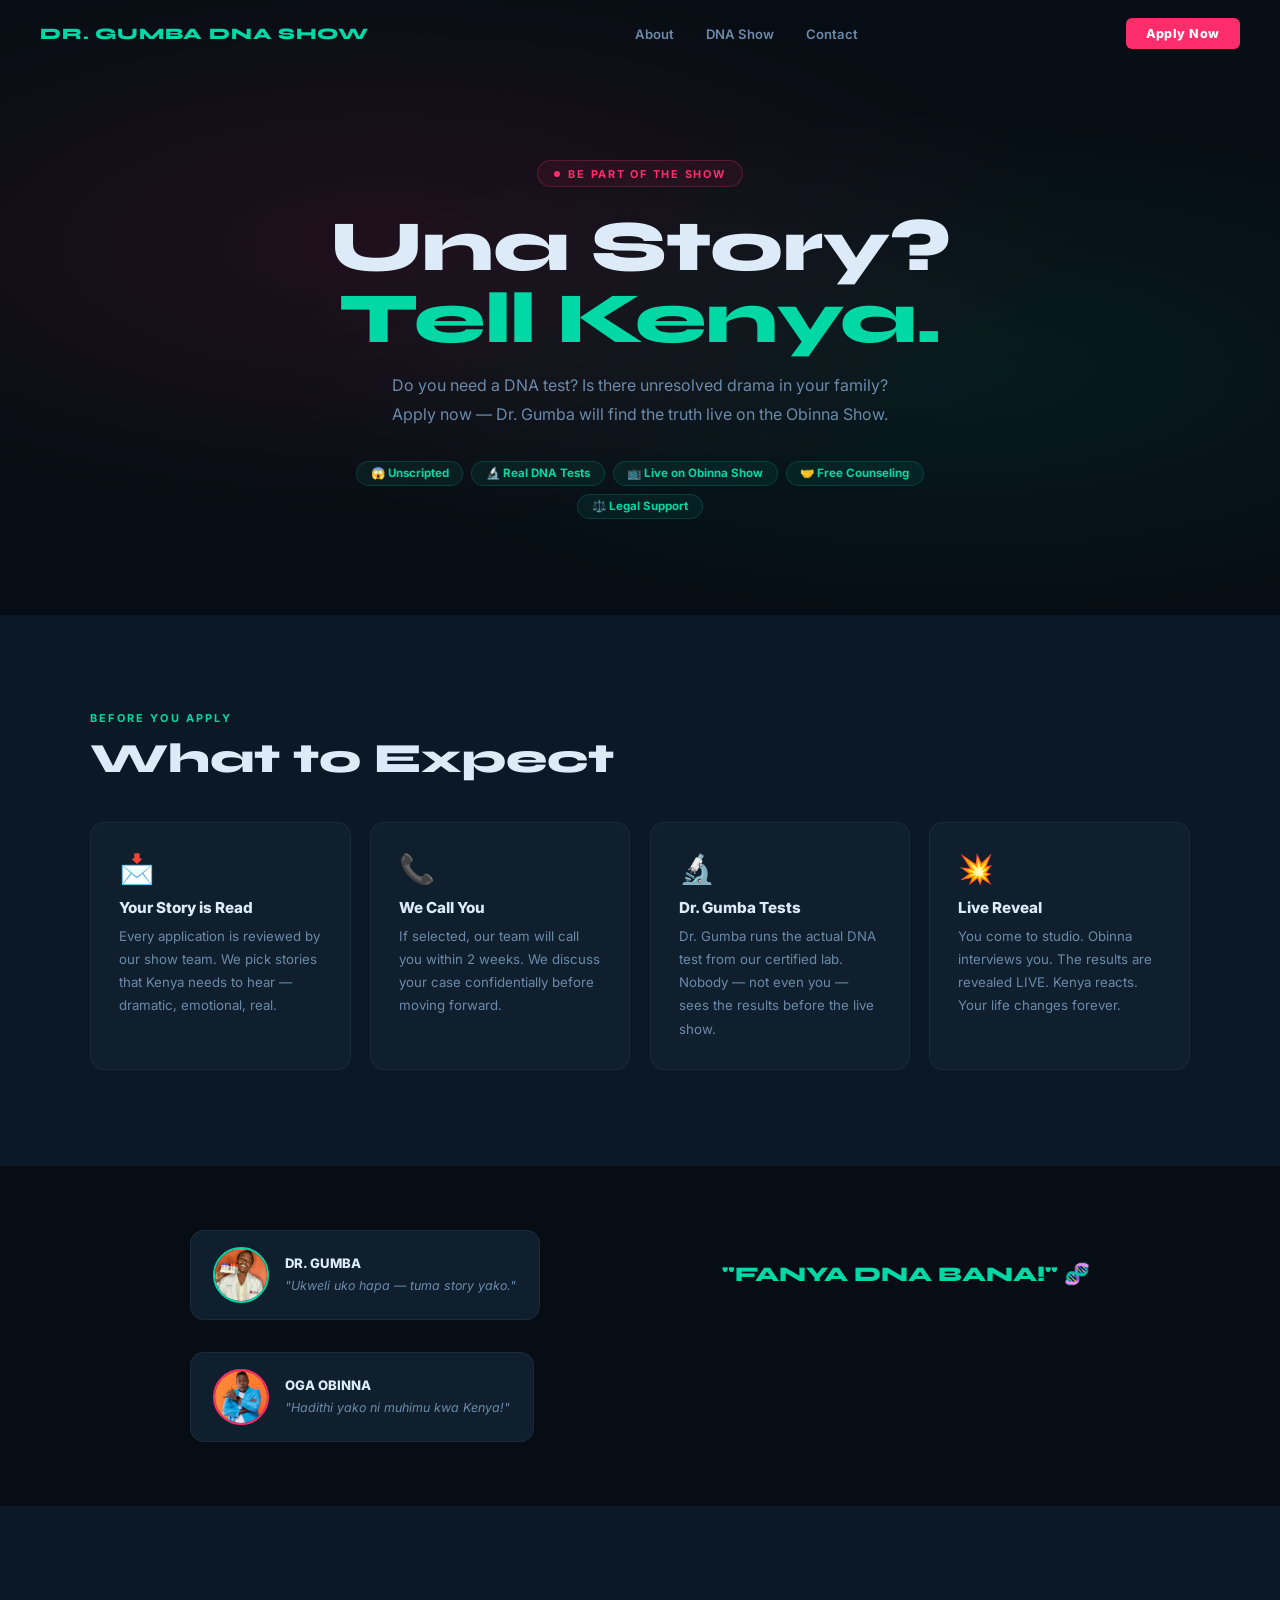
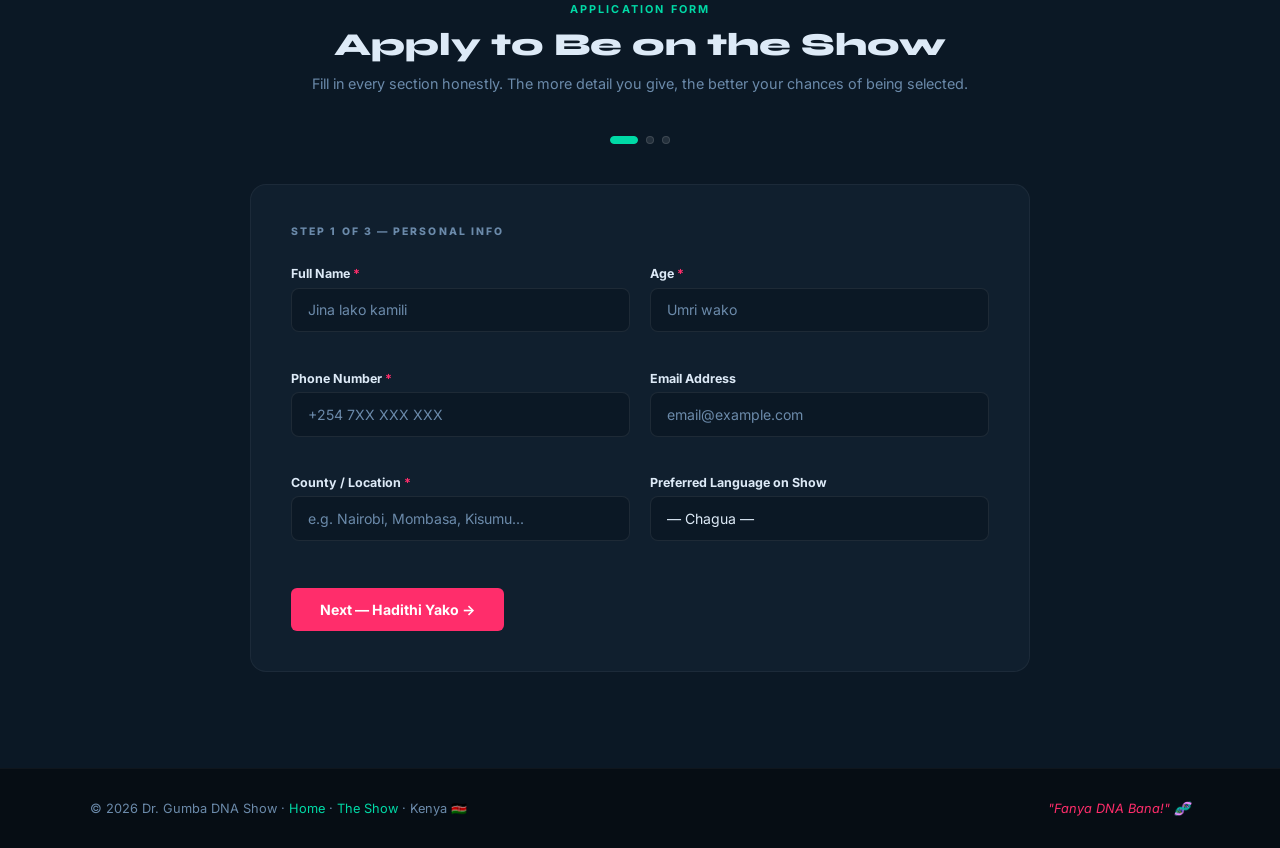
==== commit 3be360ef: "Restyle apply.html to match index/show design system Same dark navy + teal/hot-pink palette, Syne + " ====
--- a/apply.html
+++ b/apply.html
@@ -3,149 +3,399 @@
 <head>
   <meta charset="UTF-8" />
   <meta name="viewport" content="width=device-width, initial-scale=1.0" />
-  <title>Apply to Be on the Show — Dr. Gumba DNA Show 🧬🎭</title>
-  <meta name="description" content="Apply to appear on the Dr. Gumba DNA Show. Tell us your story. Ukweli lazima utoke!" />
+  <title>Apply — Dr. Gumba DNA Show</title>
+  <meta name="description" content="Apply to appear on the Dr. Gumba DNA Show on Obinna Show Live. Tell us your story. Ukweli lazima utoke!" />
   <link rel="preconnect" href="https://fonts.googleapis.com" />
-  <link href="https://fonts.googleapis.com/css2?family=Montserrat:wght@400;600;700;800;900&family=Playfair+Display:wght@700;900&family=Bebas+Neue&display=swap" rel="stylesheet" />
-  <link rel="stylesheet" href="style.css" />
-  <link rel="stylesheet" href="apply.css" />
+  <link href="https://fonts.googleapis.com/css2?family=Inter:wght@400;500;600;700;800&family=Syne:wght@700;800&display=swap" rel="stylesheet" />
   <style>
-    /* Apply page nav overrides */
-    .nav-logo { font-family: var(--display); font-size: 1.4rem; letter-spacing: .05em; }
-    .nav-logo em { color: var(--gold); font-style: normal; }
-    .nav-cta { background: var(--gold) !important; color: var(--black) !important; }
+    :root {
+      --bg:     #060d14;
+      --panel:  #0b1825;
+      --card:   #101f2e;
+      --accent: #00d9a6;
+      --hot:    #ff2d6b;
+      --purple: #7c3aed;
+      --text:   #ddeaf7;
+      --muted:  #6b8aaa;
+      --border: rgba(0,217,166,.12);
+    }
+    *, *::before, *::after { box-sizing: border-box; margin: 0; padding: 0; }
+    html { scroll-behavior: smooth; }
+    body { background: var(--bg); color: var(--text); font-family: 'Inter', sans-serif; overflow-x: hidden; }
+    a { text-decoration: none; color: inherit; }
+    img { max-width: 100%; display: block; }
+    ::-webkit-scrollbar { width: 3px; }
+    ::-webkit-scrollbar-thumb { background: var(--accent); border-radius: 2px; }
+
+    /* ── NAV ── */
+    #nav {
+      position: fixed; top: 0; left: 0; right: 0; z-index: 100;
+      display: flex; align-items: center; justify-content: space-between;
+      padding: 1.1rem 2.5rem;
+      transition: all .3s;
+    }
+    #nav.scrolled {
+      background: rgba(6,13,20,.95); backdrop-filter: blur(20px);
+      border-bottom: 1px solid var(--border);
+    }
+    .logo { font-family: 'Syne', sans-serif; font-size: 1rem; font-weight: 800; letter-spacing: .05em; color: var(--accent); }
+    .nav-links { display: flex; gap: 2rem; list-style: none; align-items: center; }
+    .nav-links a { font-size: .82rem; font-weight: 600; color: var(--muted); transition: color .2s; }
+    .nav-links a:hover { color: var(--text); }
+    .nav-cta {
+      font-size: .78rem; font-weight: 800; letter-spacing: .04em;
+      padding: .5rem 1.25rem; border-radius: 6px;
+      background: var(--hot); color: #fff;
+      transition: all .2s;
+    }
+    .nav-cta:hover { opacity: .85; transform: translateY(-1px); }
+    .burger { display: none; background: none; border: none; cursor: pointer; flex-direction: column; gap: 5px; padding: 4px; }
+    .burger span { display: block; width: 22px; height: 2px; background: var(--text); border-radius: 2px; }
+
+    /* ── HERO ── */
+    #hero {
+      padding: 10rem 2.5rem 6rem;
+      text-align: center;
+      background:
+        radial-gradient(ellipse at 30% 40%, rgba(255,45,107,.1) 0%, transparent 55%),
+        radial-gradient(ellipse at 75% 60%, rgba(0,217,166,.07) 0%, transparent 50%),
+        var(--bg);
+    }
+    .hero-inner { max-width: 680px; margin: 0 auto; }
+    .hero-badge {
+      display: inline-flex; align-items: center; gap: .5rem;
+      font-size: .68rem; font-weight: 700; letter-spacing: .16em; text-transform: uppercase;
+      background: rgba(255,45,107,.08); border: 1px solid rgba(255,45,107,.25);
+      color: var(--hot); padding: .35rem 1rem; border-radius: 100px; margin-bottom: 1.5rem;
+    }
+    .badge-dot { width: 6px; height: 6px; border-radius: 50%; background: var(--hot); animation: rpulse 2s ease-in-out infinite; }
+    @keyframes rpulse { 0%,100% { box-shadow: 0 0 0 0 rgba(255,45,107,.5); } 50% { box-shadow: 0 0 0 5px rgba(255,45,107,0); } }
+    .hero-title {
+      font-family: 'Syne', sans-serif;
+      font-size: clamp(2.5rem, 6vw, 4.5rem); font-weight: 800;
+      line-height: 1; margin-bottom: 1rem; letter-spacing: -.01em;
+    }
+    .hero-title .accent { color: var(--accent); }
+    .hero-sub { font-size: 1rem; color: var(--muted); line-height: 1.8; max-width: 520px; margin: 0 auto 2rem; }
+    .hero-tags { display: flex; flex-wrap: wrap; gap: .5rem; justify-content: center; }
+    .hero-tag {
+      font-size: .72rem; font-weight: 700;
+      padding: .28rem .85rem; border-radius: 100px;
+      background: rgba(0,217,166,.07); border: 1px solid rgba(0,217,166,.18); color: var(--accent);
+    }
+
+    /* ── SECTION BASE ── */
+    section { padding: 6rem 2.5rem; }
+    .section-inner { max-width: 1100px; margin: 0 auto; }
+    .eyebrow {
+      display: block; font-size: .68rem; font-weight: 700; letter-spacing: .2em; text-transform: uppercase;
+      color: var(--accent); margin-bottom: .7rem;
+    }
+    h2.sh2 {
+      font-family: 'Syne', sans-serif;
+      font-size: clamp(1.8rem, 3.5vw, 2.6rem); font-weight: 800; line-height: 1.1;
+      margin-bottom: 2.5rem;
+    }
+
+    /* ── EXPECT SECTION ── */
+    #expect { background: var(--panel); }
+    .expect-grid { display: grid; grid-template-columns: repeat(4,1fr); gap: 1.2rem; }
+    .exp-card {
+      background: var(--card); border: 1px solid rgba(255,255,255,.05);
+      border-radius: 14px; padding: 1.75rem;
+      transition: border-color .2s, transform .2s;
+    }
+    .exp-card:hover { border-color: var(--accent); transform: translateY(-4px); }
+    .exp-num {
+      font-family: 'Syne', sans-serif; font-size: 2.2rem; font-weight: 800;
+      line-height: 1; margin-bottom: .75rem; opacity: .2;
+    }
+    .exp-num.teal { color: var(--accent); opacity: 1; font-size: 1rem; font-family: 'Inter', sans-serif; font-weight: 800; letter-spacing: .04em; opacity: .9; }
+    .exp-icon { font-size: 1.8rem; margin-bottom: .75rem; }
+    .exp-card h4 { font-size: .95rem; font-weight: 800; margin-bottom: .5rem; }
+    .exp-card p { font-size: .83rem; color: var(--muted); line-height: 1.75; }
+
+    /* ── HOST STRIP ── */
+    #hosts-strip { background: var(--bg); padding: 4rem 2.5rem; }
+    .hosts-strip-inner {
+      max-width: 900px; margin: 0 auto;
+      display: flex; align-items: center; justify-content: space-between; gap: 2rem;
+      flex-wrap: wrap;
+    }
+    .host-pill {
+      display: flex; align-items: center; gap: 1rem;
+      background: var(--card); border: 1px solid rgba(255,255,255,.05);
+      border-radius: 14px; padding: 1rem 1.4rem;
+    }
+    .host-pill img {
+      width: 56px; height: 56px; border-radius: 50%;
+      object-fit: cover; object-position: top center; flex-shrink: 0;
+    }
+    .host-pill.gumba img { border: 2px solid var(--accent); }
+    .host-pill.obinna img { border: 2px solid var(--hot); }
+    .host-pill-info strong { display: block; font-size: .82rem; font-weight: 800; margin-bottom: .2rem; }
+    .host-pill-info span { font-size: .78rem; color: var(--muted); font-style: italic; }
+    .host-strip-quote {
+      font-family: 'Syne', sans-serif; font-size: 1.3rem; font-weight: 800;
+      color: var(--accent); text-align: center;
+    }
+
+    /* ── FORM SECTION ── */
+    #form-section { background: var(--panel); }
+    .form-wrap { max-width: 780px; margin: 0 auto; }
+    .form-header { text-align: center; margin-bottom: 2.5rem; }
+    .form-header h2 { font-family: 'Syne', sans-serif; font-size: 2rem; font-weight: 800; margin-bottom: .5rem; }
+    .form-header p { color: var(--muted); font-size: .9rem; line-height: 1.7; }
+
+    /* step dots */
+    .step-dots { display: flex; align-items: center; justify-content: center; gap: .5rem; margin-bottom: 2.5rem; }
+    .step-dot {
+      width: 8px; height: 8px; border-radius: 50%;
+      background: rgba(255,255,255,.1); border: 1px solid rgba(255,255,255,.12);
+      transition: all .3s;
+    }
+    .step-dot.active { background: var(--accent); border-color: var(--accent); width: 28px; border-radius: 4px; }
+
+    /* form card */
+    .form-card {
+      background: var(--card); border: 1px solid rgba(255,255,255,.05);
+      border-radius: 16px; padding: 2.5rem;
+    }
+    .step-label-text {
+      font-size: .65rem; font-weight: 800; letter-spacing: .2em; text-transform: uppercase;
+      color: var(--muted); margin-bottom: 1.75rem; display: block;
+    }
+
+    /* form fields */
+    .form-row { display: grid; grid-template-columns: 1fr 1fr; gap: 1.2rem; margin-bottom: 1.2rem; }
+    .form-row.single { grid-template-columns: 1fr; }
+    .form-group { display: flex; flex-direction: column; gap: .4rem; margin-bottom: 1.2rem; }
+    .form-group:last-of-type { margin-bottom: 0; }
+    .form-group label { font-size: .78rem; font-weight: 700; color: var(--text); }
+    .req { color: var(--hot); }
+    .field-hint { font-size: .76rem; color: var(--muted); line-height: 1.65; margin-bottom: .5rem; }
+    input[type="text"], input[type="email"], input[type="tel"], input[type="number"],
+    select, textarea {
+      background: var(--panel); border: 1px solid rgba(255,255,255,.08);
+      border-radius: 8px; color: var(--text);
+      font-family: 'Inter', sans-serif; font-size: .88rem;
+      padding: .8rem 1rem; outline: none;
+      transition: border-color .2s, box-shadow .2s;
+      width: 100%;
+    }
+    input::placeholder, textarea::placeholder { color: var(--muted); }
+    input:focus, select:focus, textarea:focus {
+      border-color: var(--accent); box-shadow: 0 0 0 3px rgba(0,217,166,.08);
+    }
+    select { appearance: none; cursor: pointer; }
+    textarea { resize: vertical; min-height: 130px; }
+    .char-count { font-size: .72rem; color: var(--muted); text-align: right; margin-top: .3rem; }
+
+    /* radio */
+    .radio-group { display: flex; flex-direction: column; gap: .6rem; }
+    .radio-opt {
+      display: flex; align-items: center; gap: .75rem;
+      font-size: .88rem; cursor: pointer;
+      background: var(--panel); border: 1px solid rgba(255,255,255,.06);
+      border-radius: 8px; padding: .75rem 1rem;
+      transition: border-color .2s;
+    }
+    .radio-opt:hover { border-color: rgba(0,217,166,.2); }
+    .radio-opt input { accent-color: var(--accent); width: 16px; height: 16px; flex-shrink: 0; }
+    .radio-opt:has(input:checked) { border-color: var(--accent); background: rgba(0,217,166,.05); }
+
+    /* consent */
+    .consent-block {
+      background: rgba(255,45,107,.04); border: 1px solid rgba(255,45,107,.15);
+      border-radius: 12px; padding: 1.5rem; margin-top: 1.5rem;
+    }
+    .consent-block h4 { font-size: .88rem; font-weight: 800; margin-bottom: 1rem; }
+    .consent-items { display: flex; flex-direction: column; gap: .75rem; }
+    .consent-item {
+      display: flex; align-items: flex-start; gap: .75rem;
+      font-size: .83rem; color: var(--muted); line-height: 1.65; cursor: pointer;
+    }
+    .consent-item input { accent-color: var(--hot); width: 16px; height: 16px; flex-shrink: 0; margin-top: .15rem; }
+
+    /* buttons */
+    .btn-row { display: flex; align-items: center; gap: 1rem; margin-top: 1.75rem; }
+    .btn {
+      display: inline-flex; align-items: center; gap: .4rem;
+      padding: .8rem 1.8rem; border-radius: 6px; font-weight: 700; font-size: .88rem;
+      font-family: 'Inter', sans-serif; cursor: pointer; border: none; transition: all .2s;
+    }
+    .btn-hot { background: var(--hot); color: #fff; }
+    .btn-hot:hover { opacity: .9; transform: translateY(-2px); box-shadow: 0 10px 28px rgba(255,45,107,.25); }
+    .btn-outline { border: 1.5px solid rgba(255,255,255,.12); color: var(--muted); background: none; }
+    .btn-outline:hover { border-color: var(--accent); color: var(--accent); }
+    .btn-submit { padding: .9rem 2.2rem; font-size: .95rem; }
+
+    /* error */
+    .form-error {
+      background: rgba(255,45,107,.08); border: 1px solid rgba(255,45,107,.3);
+      color: #ff7099; border-radius: 8px; padding: .7rem 1rem;
+      font-size: .82rem; font-weight: 700; margin-bottom: 1rem;
+    }
+
+    /* step visibility */
+    .form-step { display: none; }
+    .form-step.active { display: block; }
+
+    /* success */
+    .apply-success {
+      display: none; text-align: center; padding: 4rem 2rem;
+    }
+    .success-icon { font-size: 3.5rem; margin-bottom: 1rem; }
+    .apply-success h2 { font-family: 'Syne', sans-serif; font-size: 2rem; font-weight: 800; margin-bottom: .5rem; color: var(--accent); }
+    .apply-success .success-sub { font-style: italic; color: var(--accent); margin-bottom: 1.25rem; font-size: 1rem; }
+    .apply-success p { color: var(--muted); font-size: .92rem; line-height: 1.75; margin-bottom: .6rem; max-width: 500px; margin-left: auto; margin-right: auto; }
+    .apply-success p strong { color: var(--text); }
+    .success-links { display: flex; flex-wrap: wrap; gap: .6rem; justify-content: center; margin: 1.5rem 0; }
+    .success-link {
+      font-size: .78rem; font-weight: 700; letter-spacing: .04em;
+      padding: .38rem .9rem; border-radius: 100px;
+      background: rgba(0,217,166,.08); border: 1px solid rgba(0,217,166,.2); color: var(--accent);
+      transition: all .2s;
+    }
+    .success-link:hover { background: rgba(0,217,166,.15); }
+
+    /* ── FOOTER ── */
+    footer {
+      background: var(--bg); border-top: 1px solid rgba(255,255,255,.04);
+      padding: 2rem 2.5rem;
+    }
+    .footer-inner {
+      max-width: 1100px; margin: 0 auto;
+      display: flex; align-items: center; justify-content: space-between;
+      flex-wrap: wrap; gap: 1rem;
+      font-size: .8rem; color: var(--muted);
+    }
+    .footer-inner a { color: var(--accent); }
+    .footer-swahili { color: var(--hot); font-style: italic; }
+
+    /* ── MOBILE ── */
+    @media (max-width: 860px) {
+      .expect-grid { grid-template-columns: 1fr 1fr; }
+      .hosts-strip-inner { justify-content: center; }
+      .host-strip-quote { width: 100%; }
+    }
+    @media (max-width: 640px) {
+      section, #hosts-strip { padding: 5rem 1.25rem; }
+      #hero { padding: 8rem 1.25rem 4rem; }
+      #nav { padding: .85rem 1.25rem; }
+      .nav-links, .nav-cta { display: none; }
+      .burger { display: flex; }
+      .form-row { grid-template-columns: 1fr; }
+      .form-card { padding: 1.5rem; }
+      .expect-grid { grid-template-columns: 1fr; }
+      .btn-row { flex-direction: column; align-items: stretch; }
+    }
   </style>
 </head>
 <body>
 
-  <!-- TICKER -->
-  <div class="top-ticker">
-    <div class="ticker-track">
-      <span>🎭 APPLY TO BE ON THE SHOW! &nbsp;•&nbsp;</span>
-      <span>🧬 FANYA DNA BANA! &nbsp;•&nbsp;</span>
-      <span>💥 UKWELI LAZIMA UTOKE! &nbsp;•&nbsp;</span>
-      <span>😱 YOUR STORY COULD CHANGE KENYA! &nbsp;•&nbsp;</span>
-      <span>📺 DR. GUMBA × OGA OBINNA &nbsp;•&nbsp;</span>
-      <span>🎭 APPLY TO BE ON THE SHOW! &nbsp;•&nbsp;</span>
-      <span>🧬 FANYA DNA BANA! &nbsp;•&nbsp;</span>
-      <span>💥 UKWELI LAZIMA UTOKE! &nbsp;•&nbsp;</span>
-      <span>😱 YOUR STORY COULD CHANGE KENYA! &nbsp;•&nbsp;</span>
-      <span>📺 DR. GUMBA × OGA OBINNA &nbsp;•&nbsp;</span>
+<!-- NAV -->
+<nav id="nav">
+  <a href="index.html" class="logo">DR. GUMBA DNA SHOW</a>
+  <ul class="nav-links">
+    <li><a href="index.html">About</a></li>
+    <li><a href="show.html">DNA Show</a></li>
+    <li><a href="index.html#contact">Contact</a></li>
+  </ul>
+  <a href="apply.html" class="nav-cta">Apply Now</a>
+  <button class="burger" id="burger" aria-label="Menu"><span></span><span></span><span></span></button>
+</nav>
+
+<!-- HERO -->
+<section id="hero">
+  <div class="hero-inner">
+    <div class="hero-badge"><span class="badge-dot"></span> Be Part of the Show</div>
+    <h1 class="hero-title">Una Story?<br/><span class="accent">Tell Kenya.</span></h1>
+    <p class="hero-sub">Do you need a DNA test? Is there unresolved drama in your family? Apply now — Dr. Gumba will find the truth live on the Obinna Show.</p>
+    <div class="hero-tags">
+      <span class="hero-tag">😱 Unscripted</span>
+      <span class="hero-tag">🔬 Real DNA Tests</span>
+      <span class="hero-tag">📺 Live on Obinna Show</span>
+      <span class="hero-tag">🤝 Free Counseling</span>
+      <span class="hero-tag">⚖️ Legal Support</span>
     </div>
   </div>
-
-  <!-- NAV -->
-  <nav id="nav">
-    <div class="nav-container">
-      <a href="index.html" class="logo">
-        <div class="logo-icon">🧬</div>
-        <div class="logo-text">
-          <span class="logo-main">DR. GUMBA</span>
-          <span class="logo-sub">DNA SHOW</span>
-        </div>
-      </a>
-      <ul class="nav-list" id="nav-list">
-        <li><a href="index.html#about">About</a></li>
-        <li><a href="index.html#hosts">Hosts</a></li>
-        <li><a href="index.html#show">The Show</a></li>
-        <li><a href="apply.html" class="nav-cta">Apply Now</a></li>
-      </ul>
-      <button id="burger" class="burger" aria-label="Menu">
-        <span></span><span></span><span></span>
-      </button>
-    </div>
-  </nav>
-
-  <!-- APPLY HERO -->
-  <section class="apply-hero">
-    <div class="ah-glow"></div>
-    <div class="ah-content" data-motion="zoom-in">
-      <div class="ah-eyebrow">🎭 BE PART OF THE SHOW</div>
-      <h1 class="ah-title">
-        <span class="ah-swahili">UNA STORY? 🧬</span>
-        <span class="ah-en">TELL IT TO KENYA.</span>
-      </h1>
-      <p class="ah-sub">Do you need a DNA test? Is there unresolved drama in your family? Are you tired of secrets?<br/><strong>Apply now. Dr. Gumba will find the truth — live on NTV Kenya.</strong></p>
-      <div class="ah-tags">
-        <span>😱 Unscripted</span>
-        <span>🔬 Real DNA Tests</span>
-        <span>📺 Live on NTV Kenya</span>
-        <span>🤝 Free Counseling</span>
-        <span>⚖️ Legal Support</span>
-      </div>
-    </div>
-  </section>
-
-  <!-- WHAT TO EXPECT -->
-  <section class="expect-section">
-    <div class="container">
-      <div class="section-hdr" data-motion="fade-up">
-        <div class="s-tag">Before You Apply</div>
-        <h2>WHAT TO <span class="txt-yellow">EXPECT 👀</span></h2>
-      </div>
-      <div class="expect-grid">
-        <div class="exp-card" data-motion="fade-up" style="--d:.0s">
-          <div class="exp-num yellow-num">01</div>
-          <h4>Your Story is Read</h4>
-          <p>Every application is reviewed by our show team. We pick stories that Kenya needs to hear. Dramatic, emotional, real — that's what we look for.</p>
-        </div>
-        <div class="exp-card" data-motion="fade-up" style="--d:.1s">
-          <div class="exp-num pink-num">02</div>
-          <h4>We Call You</h4>
-          <p>If selected, our team will call you within 2 weeks. We discuss your case confidentially before deciding to move forward.</p>
-        </div>
-        <div class="exp-card" data-motion="fade-up" style="--d:.2s">
-          <div class="exp-num blue-num">03</div>
-          <h4>Dr. Gumba Tests</h4>
-          <p>Dr. Gumba runs the actual DNA test from our certified lab. Nobody — not even you — sees the results before the live show.</p>
-        </div>
-        <div class="exp-card" data-motion="fade-up" style="--d:.3s">
-          <div class="exp-num green-num">04</div>
-          <h4>You Come to Studio</h4>
-          <p>You come to Nairobi. Obinna interviews you. The results are revealed LIVE. Kenya reacts. Your life changes forever.</p>
-        </div>
-      </div>
-    </div>
-  </section>
-
-  <!-- HOST REMINDER -->
-  <div class="host-reminder">
-    <div class="container">
-      <div class="hr-inner" data-motion="fade-up">
-        <div class="hr-host">
-          <img src="images/gumba2.png" alt="Dr. Gumba" />
-          <div>
-            <strong>DR. GUMBA</strong>
-            <span>"Ukweli uko hapa — tuma story yako."</span>
-          </div>
-        </div>
-        <div class="hr-quote">"FANYA DNA BANA!" 🧬💥</div>
-        <div class="hr-host">
-          <img src="images/obinna-profile.jpg" alt="Oga Obinna" />
-          <div>
-            <strong>OGA OBINNA</strong>
-            <span>"Wazi kabisa — hadithi yako ni muhimu!"</span>
-          </div>
-        </div>
+</section>
+
+<!-- WHAT TO EXPECT -->
+<section id="expect">
+  <div class="section-inner">
+    <span class="eyebrow">Before You Apply</span>
+    <h2 class="sh2">What to Expect</h2>
+    <div class="expect-grid">
+      <div class="exp-card">
+        <div class="exp-icon">📩</div>
+        <h4>Your Story is Read</h4>
+        <p>Every application is reviewed by our show team. We pick stories that Kenya needs to hear — dramatic, emotional, real.</p>
+      </div>
+      <div class="exp-card">
+        <div class="exp-icon">📞</div>
+        <h4>We Call You</h4>
+        <p>If selected, our team will call you within 2 weeks. We discuss your case confidentially before moving forward.</p>
+      </div>
+      <div class="exp-card">
+        <div class="exp-icon">🔬</div>
+        <h4>Dr. Gumba Tests</h4>
+        <p>Dr. Gumba runs the actual DNA test from our certified lab. Nobody — not even you — sees the results before the live show.</p>
+      </div>
+      <div class="exp-card">
+        <div class="exp-icon">💥</div>
+        <h4>Live Reveal</h4>
+        <p>You come to studio. Obinna interviews you. The results are revealed LIVE. Kenya reacts. Your life changes forever.</p>
       </div>
     </div>
   </div>
-
-  <!-- THE APPLICATION FORM -->
-  <section class="form-section">
-    <div class="container">
-      <div class="form-wrapper" data-motion="fade-up">
-        <div class="fw-header">
-          <h2>🎭 APPLICATION FORM</h2>
-          <p>Fill in every section honestly. The more detail you give, the better your chances of being selected.</p>
-        </div>
-
-        <form id="apply-form" class="apply-form" novalidate>
-
-          <!-- STEP 1: Personal Info -->
+</section>
+
+<!-- HOST STRIP -->
+<section id="hosts-strip">
+  <div class="hosts-strip-inner">
+    <div class="host-pill gumba">
+      <img src="images/gumba4.jpg" alt="Dr. Gumba" />
+      <div class="host-pill-info">
+        <strong>DR. GUMBA</strong>
+        <span>"Ukweli uko hapa — tuma story yako."</span>
+      </div>
+    </div>
+    <div class="host-strip-quote">"FANYA DNA BANA!" 🧬</div>
+    <div class="host-pill obinna">
+      <img src="images/obinna-profile.jpg" alt="Oga Obinna" />
+      <div class="host-pill-info">
+        <strong>OGA OBINNA</strong>
+        <span>"Hadithi yako ni muhimu kwa Kenya!"</span>
+      </div>
+    </div>
+  </div>
+</section>
+
+<!-- FORM -->
+<section id="form-section">
+  <div class="section-inner">
+    <div class="form-wrap">
+      <div class="form-header">
+        <span class="eyebrow" style="text-align:center;display:block">Application Form</span>
+        <h2 class="sh2" style="text-align:center;margin-bottom:.6rem">Apply to Be on the Show</h2>
+        <p>Fill in every section honestly. The more detail you give, the better your chances of being selected.</p>
+      </div>
+
+      <div class="step-dots">
+        <div class="step-dot active" id="dot-1"></div>
+        <div class="step-dot" id="dot-2"></div>
+        <div class="step-dot" id="dot-3"></div>
+      </div>
+
+      <div class="form-card">
+        <form id="apply-form" novalidate>
+
+          <!-- STEP 1 -->
           <div class="form-step active" id="step-1">
-            <div class="step-indicator">STEP 1 OF 3 — Personal Info</div>
-            <div class="form-row two-col">
+            <span class="step-label-text">Step 1 of 3 — Personal Info</span>
+            <div class="form-row">
               <div class="form-group">
                 <label>Full Name <span class="req">*</span></label>
                 <input type="text" id="full-name" placeholder="Jina lako kamili" required />
@@ -155,7 +405,7 @@
                 <input type="number" id="age" placeholder="Umri wako" min="18" max="80" required />
               </div>
             </div>
-            <div class="form-row two-col">
+            <div class="form-row">
               <div class="form-group">
                 <label>Phone Number <span class="req">*</span></label>
                 <input type="tel" id="phone" placeholder="+254 7XX XXX XXX" required />
@@ -165,7 +415,7 @@
                 <input type="email" id="email" placeholder="email@example.com" />
               </div>
             </div>
-            <div class="form-row two-col">
+            <div class="form-row">
               <div class="form-group">
                 <label>County / Location <span class="req">*</span></label>
                 <input type="text" id="location" placeholder="e.g. Nairobi, Mombasa, Kisumu..." required />
@@ -173,7 +423,7 @@
               <div class="form-group">
                 <label>Preferred Language on Show</label>
                 <select id="language">
-                  <option value="">-- Chagua --</option>
+                  <option value="">— Chagua —</option>
                   <option value="swahili">Kiswahili</option>
                   <option value="english">English</option>
                   <option value="both">Both / Zote Mbili</option>
@@ -181,83 +431,75 @@
                 </select>
               </div>
             </div>
-            <button type="button" class="btn-fire step-next" onclick="nextStep(1)">Next → Hadithi Yako</button>
+            <div class="btn-row">
+              <button type="button" class="btn btn-hot" onclick="nextStep(1)">Next — Hadithi Yako &rarr;</button>
+            </div>
           </div>
 
-          <!-- STEP 2: Your Story -->
+          <!-- STEP 2 -->
           <div class="form-step" id="step-2">
-            <div class="step-indicator">STEP 2 OF 3 — Your Story</div>
-
+            <span class="step-label-text">Step 2 of 3 — Your Story</span>
             <div class="form-group">
               <label>What type of DNA test do you need? <span class="req">*</span></label>
               <div class="radio-group">
-                <label class="radio-opt"><input type="radio" name="test-type" value="paternity" required /> 🧬 Paternity Test (baba ni nani?)</label>
-                <label class="radio-opt"><input type="radio" name="test-type" value="sibling" /> 👨‍👧 Sibling DNA (ndugu wa kweli?)</label>
-                <label class="radio-opt"><input type="radio" name="test-type" value="ancestry" /> 🌍 Ancestry Test (ninatoka wapi?)</label>
+                <label class="radio-opt"><input type="radio" name="test-type" value="paternity" required /> 🧬 Paternity Test — baba ni nani?</label>
+                <label class="radio-opt"><input type="radio" name="test-type" value="sibling" /> 👨‍👧 Sibling DNA — ndugu wa kweli?</label>
+                <label class="radio-opt"><input type="radio" name="test-type" value="ancestry" /> 🌍 Ancestry Test — ninatoka wapi?</label>
                 <label class="radio-opt"><input type="radio" name="test-type" value="other" /> 🔬 Other / Nyingine</label>
               </div>
             </div>
-
             <div class="form-group">
-              <label>Tell us your FULL story <span class="req">*</span></label>
-              <p class="field-hint">Kwa nini unahitaji DNA test? What happened? Who else is involved? Be as honest and detailed as possible. The real, messy truth is what we need.</p>
-              <textarea id="story" rows="7" placeholder="Andika hadithi yako hapa — kwa Kiswahili au English. Usiache chochote. Siri yako iko salama kwetu kwanza..." required></textarea>
-              <div class="char-count"><span id="char-count">0</span> / 2000 characters</div>
-            </div>
-
+              <label>Tell us your full story <span class="req">*</span></label>
+              <p class="field-hint">Kwa nini unahitaji DNA test? What happened? Who else is involved? Be honest and detailed — the real, messy truth is what we need.</p>
+              <textarea id="story" rows="7" placeholder="Andika hadithi yako hapa — kwa Kiswahili au English. Usiache chochote..." required></textarea>
+              <div class="char-count"><span id="char-count">0</span> / 2000</div>
+            </div>
             <div class="form-group">
               <label>Who else will be tested? <span class="req">*</span></label>
               <input type="text" id="others" placeholder="e.g. Mwenzangu, mtoto wangu, kaka yangu..." required />
             </div>
-
             <div class="form-group">
               <label>How long has this question been unsettled?</label>
               <select id="duration">
-                <option value="">-- Choose --</option>
-                <option value="weeks">A few weeks / Wiki chache</option>
-                <option value="months">A few months / Miezi chache</option>
+                <option value="">— Choose —</option>
+                <option value="weeks">A few weeks</option>
+                <option value="months">A few months</option>
                 <option value="1-3years">1–3 years</option>
                 <option value="3-10years">3–10 years</option>
-                <option value="10+years">More than 10 years / Zaidi ya miaka 10</option>
+                <option value="10+years">More than 10 years</option>
               </select>
             </div>
-
-            <div class="form-row btn-row">
-              <button type="button" class="btn-ghost" onclick="prevStep(2)">← Back</button>
-              <button type="button" class="btn-fire step-next" onclick="nextStep(2)">Next → Final Step</button>
+            <div class="btn-row">
+              <button type="button" class="btn btn-outline" onclick="prevStep(2)">&larr; Back</button>
+              <button type="button" class="btn btn-hot" onclick="nextStep(2)">Next — Final Step &rarr;</button>
             </div>
           </div>
 
-          <!-- STEP 3: Consent & Submit -->
+          <!-- STEP 3 -->
           <div class="form-step" id="step-3">
-            <div class="step-indicator">STEP 3 OF 3 — Consent & Submit</div>
-
+            <span class="step-label-text">Step 3 of 3 — Consent &amp; Submit</span>
             <div class="form-group">
               <label>Why do you want to do this on live TV? <span class="req">*</span></label>
-              <p class="field-hint">Why not just do a private test? What makes you want the world to know? This is your chance to speak directly to Dr. Gumba and Oga Obinna.</p>
+              <p class="field-hint">Why not just do a private test? What makes you want Kenya to witness your truth?</p>
               <textarea id="why-tv" rows="5" placeholder="Niambie kwa nini unataka ukweli mbele ya Kenya yote..." required></textarea>
             </div>
-
             <div class="form-group">
               <label>Social Media Handles (Optional)</label>
               <input type="text" id="socials" placeholder="@tiktok, @instagram, @twitter..." />
             </div>
-
             <div class="form-group">
               <label>How did you hear about the show?</label>
               <select id="referral">
-                <option value="">-- Choose --</option>
+                <option value="">— Choose —</option>
                 <option value="tiktok">TikTok</option>
                 <option value="instagram">Instagram</option>
                 <option value="youtube">YouTube</option>
-                <option value="ntv">NTV Kenya</option>
                 <option value="friend">Friend / Rafiki</option>
                 <option value="other">Other</option>
               </select>
             </div>
-
             <div class="consent-block">
-              <h4>📋 Consent & Agreement</h4>
+              <h4>Consent &amp; Agreement</h4>
               <div class="consent-items">
                 <label class="consent-item">
                   <input type="checkbox" id="c1" required />
@@ -265,11 +507,11 @@
                 </label>
                 <label class="consent-item">
                   <input type="checkbox" id="c2" required />
-                  <span>I understand that if selected, the DNA results will be revealed live on national television and may be shared on social media.</span>
+                  <span>I understand that if selected, the DNA results will be revealed live on television and may be shared on social media.</span>
                 </label>
                 <label class="consent-item">
                   <input type="checkbox" id="c3" required />
-                  <span>I consent to the show's production team contacting me and the other parties involved in my application.</span>
+                  <span>I consent to the production team contacting me and the other parties involved in my application.</span>
                 </label>
                 <label class="consent-item">
                   <input type="checkbox" id="c4" required />
@@ -277,77 +519,162 @@
                 </label>
               </div>
             </div>
-
-            <div class="form-row btn-row">
-              <button type="button" class="btn-ghost" onclick="prevStep(3)">← Back</button>
-              <button type="submit" class="btn-fire btn-submit">🎭 Submit My Application!</button>
+            <div class="btn-row">
+              <button type="button" class="btn btn-outline" onclick="prevStep(3)">&larr; Back</button>
+              <button type="submit" class="btn btn-hot btn-submit">Submit My Application &rarr;</button>
             </div>
           </div>
 
-          <!-- Step dots -->
-          <div class="step-dots">
-            <div class="dot active" id="dot-1"></div>
-            <div class="dot" id="dot-2"></div>
-            <div class="dot" id="dot-3"></div>
+        </form>
+
+        <!-- SUCCESS -->
+        <div class="apply-success" id="apply-success">
+          <div class="success-icon">🎉</div>
+          <h2>Ombi Limepokelewa!</h2>
+          <p class="success-sub">"Asante kwa ujasiri wako — ukweli unakuja!"</p>
+          <p>Your application has been received. Our team will review your story and contact you within <strong>2 weeks</strong> if you are selected.</p>
+          <p>Follow us for show updates:</p>
+          <div class="success-links">
+            <a href="https://www.tiktok.com/@ngumbamls" target="_blank" class="success-link">TikTok @ngumbamls</a>
+            <a href="https://www.tiktok.com/@ogaobinnatiktok" target="_blank" class="success-link">TikTok @ogaobinnatiktok</a>
+            <a href="https://www.instagram.com/ogaobinna" target="_blank" class="success-link">Instagram @ogaobinna</a>
           </div>
-
-        </form>
-
-        <!-- SUCCESS STATE -->
-        <div class="apply-success" id="apply-success">
-          <div class="success-emoji">🎉🧬💥</div>
-          <h2>OMBI LIMEPOKELEWA!</h2>
-          <p class="success-swahili">"Asante kwa ujasiri wako — ukweli unakuja!"</p>
-          <p>Your application has been received. Our team will review your story and contact you within <strong>2 weeks</strong> if you are selected.</p>
-          <p>In the meantime, follow us on social media for show updates:</p>
-          <div class="success-socials">
-            <a href="https://www.tiktok.com/@ogaobinnatiktok" target="_blank" class="hs-link tiktok">TikTok @ogaobinnatiktok</a>
-            <a href="https://www.instagram.com/ogaobinna" target="_blank" class="hs-link ig">Instagram @ogaobinna</a>
-            <a href="https://www.tiktok.com/@ngumbamls" target="_blank" class="hs-link tiktok">TikTok @ngumbamls</a>
-          </div>
-          <a href="index.html" class="btn-fire" style="margin-top:2rem">← Back to Home</a>
+          <a href="index.html" class="btn btn-hot" style="margin-top:1rem">&larr; Back to Home</a>
         </div>
-
       </div>
     </div>
-  </section>
-
-  <!-- FOOTER -->
-  <footer class="footer">
-    <div class="container">
-      <div class="footer-grid">
-        <div class="fg-brand">
-          <div class="footer-logo">🧬 DR. GUMBA DNA SHOW</div>
-          <p>"DNA haisemi uongo. Ukweli lazima utoke."</p>
-          <div class="footer-socials">
-            <a href="https://www.tiktok.com/@ngumbamls" target="_blank">Dr. Gumba TikTok</a>
-            <a href="https://www.tiktok.com/@ogaobinnatiktok" target="_blank">Obinna TikTok</a>
-            <a href="https://www.instagram.com/ogaobinna" target="_blank">Instagram</a>
-            <a href="https://www.facebook.com/drngumba" target="_blank">Facebook</a>
-          </div>
-        </div>
-        <div class="fg-col">
-          <h4>Show</h4>
-          <a href="index.html#about">About Dr. Gumba</a>
-          <a href="index.html#hosts">The Hosts</a>
-          <a href="index.html#show">How It Works</a>
-          <a href="apply.html">Apply</a>
-        </div>
-        <div class="fg-col">
-          <h4>Contact</h4>
-          <a href="#">Dr. Gumba: 0740 250 696</a>
-          <a href="mailto:info@obinnatvstudios.com">info@obinnatvstudios.com</a>
-          <a href="#">+254 798 663 936</a>
-        </div>
-      </div>
-      <div class="footer-bottom">
-        <span>© 2026 Dr. Gumba DNA Show · Made in Kenya 🇰🇪</span>
-        <span class="fb-swahili">"Fanya DNA Bana!" 🧬</span>
-      </div>
-    </div>
-  </footer>
-
-  <script src="app.js"></script>
-  <script src="apply.js"></script>
+  </div>
+</section>
+
+<!-- FOOTER -->
+<footer>
+  <div class="footer-inner">
+    <span>&copy; 2026 Dr. Gumba DNA Show &middot; <a href="index.html">Home</a> &middot; <a href="show.html">The Show</a> &middot; Kenya 🇰🇪</span>
+    <span class="footer-swahili">"Fanya DNA Bana!" 🧬</span>
+  </div>
+</footer>
+
+<script>
+/* Nav scroll */
+window.addEventListener('scroll', function() {
+  document.getElementById('nav').classList.toggle('scrolled', window.scrollY > 40);
+});
+
+/* Burger */
+const burger = document.getElementById('burger');
+if (burger) {
+  burger.addEventListener('click', function() {
+    const links = document.querySelector('.nav-links');
+    const open = links.style.display === 'flex';
+    if (!open) {
+      Object.assign(links.style, {
+        display: 'flex', flexDirection: 'column', position: 'fixed',
+        top: '64px', right: '1.25rem', background: 'rgba(6,13,20,.98)',
+        border: '1px solid rgba(0,217,166,.15)', borderRadius: '12px',
+        padding: '1.25rem 1.75rem', gap: '.9rem', zIndex: '200',
+        backdropFilter: 'blur(20px)', boxShadow: '0 20px 40px rgba(0,0,0,.5)'
+      });
+    } else {
+      links.style.display = '';
+    }
+  });
+  document.addEventListener('click', function(e) {
+    const nav = document.getElementById('nav');
+    const links = document.querySelector('.nav-links');
+    if (!nav.contains(e.target) && links.style.display === 'flex') {
+      links.style.display = '';
+    }
+  });
+  document.querySelectorAll('.nav-links a').forEach(function(a) {
+    a.addEventListener('click', function() {
+      document.querySelector('.nav-links').style.display = '';
+    });
+  });
+}
+
+/* Multi-step form */
+let currentStep = 1;
+
+function updateDots() {
+  [1,2,3].forEach(function(i) {
+    const dot = document.getElementById('dot-' + i);
+    dot.classList.toggle('active', i <= currentStep);
+  });
+}
+
+function showError(msg) {
+  let err = document.getElementById('form-error');
+  if (!err) {
+    err = document.createElement('div');
+    err.id = 'form-error';
+    err.className = 'form-error';
+    document.querySelector('.form-step.active').prepend(err);
+  }
+  err.textContent = '⚠ ' + msg;
+  setTimeout(function() { if (err.parentNode) err.remove(); }, 4000);
+}
+
+function nextStep(from) {
+  if (from === 1) {
+    const name  = document.getElementById('full-name').value.trim();
+    const age   = document.getElementById('age').value;
+    const phone = document.getElementById('phone').value.trim();
+    const loc   = document.getElementById('location').value.trim();
+    if (!name || !age || !phone || !loc) { showError('Please fill in all required fields (*)'); return; }
+    if (+age < 18) { showError('You must be 18 or older to apply.'); return; }
+  }
+  if (from === 2) {
+    const type  = document.querySelector('input[name="test-type"]:checked');
+    const story = document.getElementById('story').value.trim();
+    const others = document.getElementById('others').value.trim();
+    if (!type || story.length < 50 || !others) {
+      showError('Please tell us your story (at least 50 characters) and fill in all required fields.');
+      return;
+    }
+  }
+  document.getElementById('step-' + from).classList.remove('active');
+  currentStep = from + 1;
+  document.getElementById('step-' + currentStep).classList.add('active');
+  updateDots();
+  window.scrollTo({ top: document.getElementById('form-section').offsetTop - 80, behavior: 'smooth' });
+}
+
+function prevStep(from) {
+  document.getElementById('step-' + from).classList.remove('active');
+  currentStep = from - 1;
+  document.getElementById('step-' + currentStep).classList.add('active');
+  updateDots();
+}
+
+/* Char counter */
+const storyArea = document.getElementById('story');
+if (storyArea) {
+  storyArea.addEventListener('input', function() {
+    const c = storyArea.value.length;
+    document.getElementById('char-count').textContent = c;
+    if (c > 2000) storyArea.value = storyArea.value.slice(0, 2000);
+  });
+}
+
+/* Submit */
+document.getElementById('apply-form').addEventListener('submit', function(e) {
+  e.preventDefault();
+  const checks = ['c1','c2','c3','c4'];
+  for (const id of checks) {
+    if (!document.getElementById(id).checked) {
+      showError('Please agree to all consent items before submitting.');
+      return;
+    }
+  }
+  const whyTV = document.getElementById('why-tv').value.trim();
+  if (whyTV.length < 20) {
+    showError('Please explain why you want to do this on live TV (at least 20 characters).');
+    return;
+  }
+  document.getElementById('apply-form').style.display = 'none';
+  document.getElementById('apply-success').style.display = 'block';
+  window.scrollTo({ top: document.getElementById('form-section').offsetTop - 80, behavior: 'smooth' });
+});
+</script>
 </body>
 </html>
